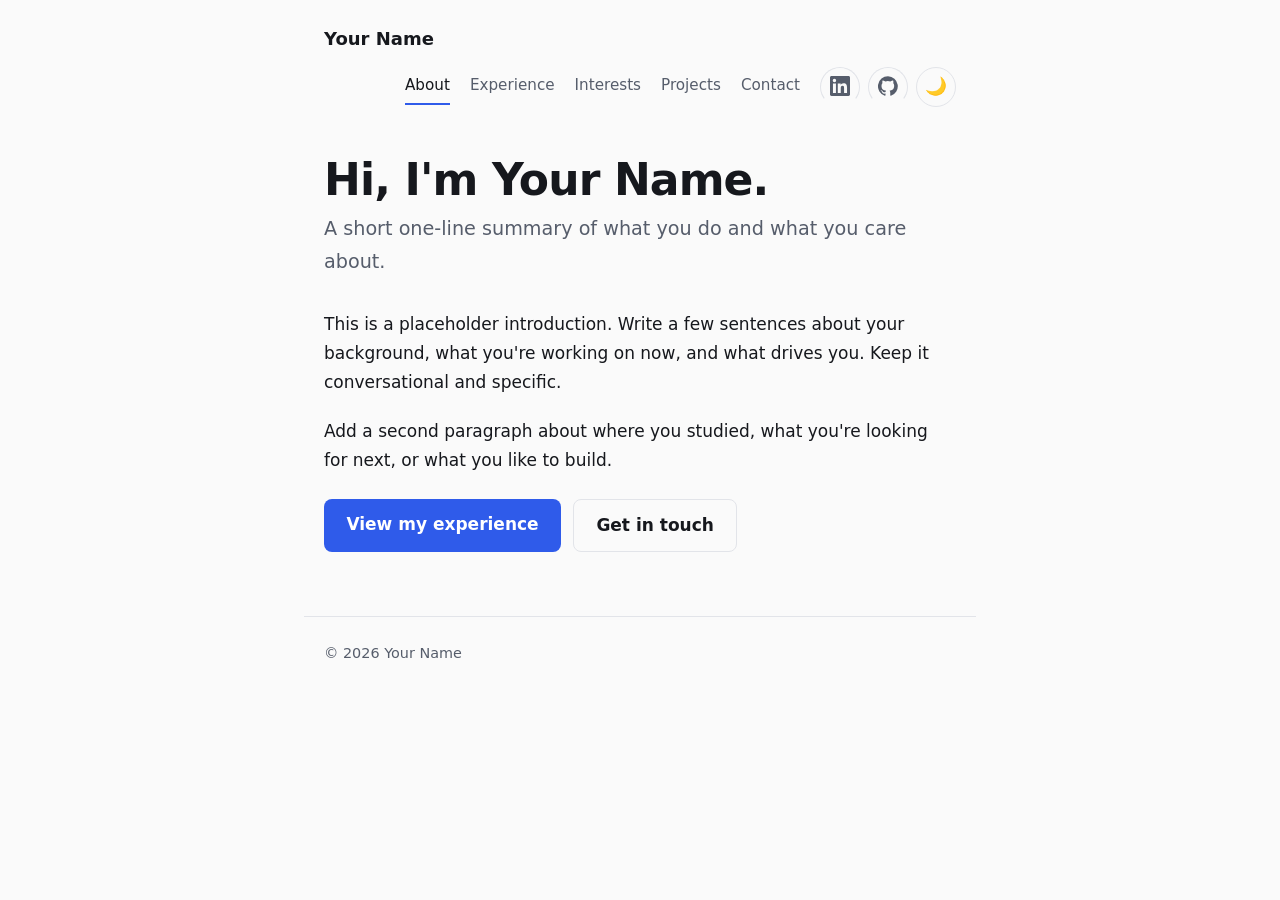
==== index.html @ 0552dc40 "Initial portfolio site Static HTML/CSS/JS portfolio with About, Experience, Interests, Projects and " ====
<!doctype html>
<html lang="en">
<head>
  <meta charset="utf-8">
  <meta name="viewport" content="width=device-width, initial-scale=1">
  <title>About | Your Name</title>
  <meta name="description" content="Personal portfolio of Your Name.">
  <script src="theme.js"></script>
  <link rel="stylesheet" href="styles.css">
</head>
<body>
  <a class="skip-link" href="#main">Skip to content</a>
  <header class="site-header">
    <a class="brand" href="index.html">Your Name</a>
    <nav class="nav" aria-label="Main">
      <a href="index.html" aria-current="page">About</a>
      <a href="experience.html">Experience</a>
      <a href="interests.html">Interests</a>
      <a href="projects.html">Projects</a>
      <a href="contact.html">Contact</a>
    <div class="header-tools">
      <a class="icon-link" href="https://www.linkedin.com/in/keshavravi" target="_blank" rel="noopener" aria-label="LinkedIn (opens in a new tab)">
        <svg viewBox="0 0 24 24" width="20" height="20" fill="currentColor" aria-hidden="true"><path d="M20.45 20.45h-3.56v-5.57c0-1.33-.03-3.04-1.85-3.04-1.86 0-2.14 1.45-2.14 2.94v5.67H9.35V9h3.41v1.56h.05c.48-.9 1.64-1.85 3.37-1.85 3.6 0 4.27 2.37 4.27 5.46v6.28zM5.34 7.43a2.06 2.06 0 1 1 0-4.13 2.06 2.06 0 0 1 0 4.13zM7.12 20.45H3.56V9h3.56v11.45zM22.22 0H1.77C.79 0 0 .77 0 1.73v20.54C0 23.23.79 24 1.77 24h20.45c.98 0 1.78-.77 1.78-1.73V1.73C24 .77 23.2 0 22.22 0z"/></svg>
      </a>
      <a class="icon-link" href="https://github.com/keshav-ravi" target="_blank" rel="noopener" aria-label="GitHub (opens in a new tab)">
        <svg viewBox="0 0 24 24" width="20" height="20" fill="currentColor" aria-hidden="true"><path d="M12 .3a12 12 0 0 0-3.8 23.4c.6.1.8-.3.8-.6v-2c-3.3.7-4-1.6-4-1.6-.6-1.4-1.4-1.8-1.4-1.8-1-.7.1-.7.1-.7 1.2.1 1.8 1.2 1.8 1.2 1 1.8 2.8 1.3 3.5 1 .1-.8.4-1.3.7-1.6-2.7-.3-5.5-1.3-5.5-5.9 0-1.3.5-2.4 1.2-3.2-.1-.3-.5-1.5.1-3.2 0 0 1-.3 3.3 1.2a11.5 11.5 0 0 1 6 0c2.3-1.5 3.3-1.2 3.3-1.2.7 1.7.2 2.9.1 3.2.8.8 1.2 1.9 1.2 3.2 0 4.6-2.8 5.6-5.5 5.9.4.4.8 1.1.8 2.2v3.3c0 .3.2.7.8.6A12 12 0 0 0 12 .3z"/></svg>
      </a>
      <button class="theme-toggle" id="theme-toggle" type="button" aria-label="Toggle dark mode"></button>
    </div>
    </nav>
  </header>

  <main id="main">
    <h1>Hi, I'm Your Name.</h1>
    <p class="lead">A short one-line summary of what you do and what you care about.</p>
    <p>This is a placeholder introduction. Write a few sentences about your background, what you're working on now, and what drives you. Keep it conversational and specific.</p>
    <p>Add a second paragraph about where you studied, what you're looking for next, or what you like to build.</p>
    <div class="button-row">
      <a class="button" href="experience.html">View my experience</a>
      <a class="button secondary" href="contact.html">Get in touch</a>
    </div>
  </main>

  <footer class="site-footer">&copy; <span id="year">2026</span> Your Name</footer>
</body>
</html>
---- styles.css ----
:root {
  --bg: #fafafa;
  --surface: #ffffff;
  --text: #16181d;
  --muted: #565d6b;
  --border: #e2e4e9;
  --accent: #2f5bea;
  --accent-text: #ffffff;
  --font: system-ui, -apple-system, "Segoe UI", Roboto, "Helvetica Neue", Arial, sans-serif;
  --max: 42rem;
}

:root[data-theme="dark"] {
  --bg: #0f1115;
  --surface: #171a21;
  --text: #eceef2;
  --muted: #a0a7b5;
  --border: #2a2e38;
  --accent: #7b9cff;
  --accent-text: #0f1115;
}

*, *::before, *::after { box-sizing: border-box; }

html { -webkit-text-size-adjust: 100%; }

body {
  margin: 0;
  background: var(--bg);
  color: var(--text);
  font-family: var(--font);
  font-size: 1.0625rem;
  line-height: 1.7;
  transition: background-color 0.2s, color 0.2s;
}

.skip-link {
  position: absolute;
  left: 1rem;
  top: -4rem;
  background: var(--accent);
  color: var(--accent-text);
  padding: 0.5rem 1rem;
  border-radius: 0.375rem;
  z-index: 10;
}
.skip-link:focus { top: 1rem; }

a { color: var(--accent); text-underline-offset: 0.2em; }
a:hover { text-decoration-thickness: 2px; }

:focus-visible {
  outline: 3px solid var(--accent);
  outline-offset: 3px;
  border-radius: 0.25rem;
}

.site-header {
  max-width: var(--max);
  margin: 0 auto;
  padding: 1.5rem 1.25rem 0;
  display: flex;
  flex-wrap: wrap;
  align-items: center;
  justify-content: space-between;
  gap: 0.75rem 1.5rem;
}

.brand {
  font-weight: 700;
  font-size: 1.125rem;
  color: var(--text);
  text-decoration: none;
}

.nav {
  display: flex;
  flex-wrap: wrap;
  gap: 0.25rem 1.25rem;
  align-items: center;
  flex: 1 1 auto;
  justify-content: flex-end;
}

.nav a {
  color: var(--muted);
  text-decoration: none;
  font-size: 0.95rem;
  padding: 0.25rem 0;
  border-bottom: 2px solid transparent;
}
.nav a:hover { color: var(--text); }
.nav a[aria-current="page"] {
  color: var(--text);
  border-bottom-color: var(--accent);
}

.theme-toggle {
  background: none;
  border: 1px solid var(--border);
  color: var(--text);
  width: 2.5rem;
  height: 2.5rem;
  border-radius: 50%;
  cursor: pointer;
  font-size: 1.1rem;
  line-height: 1;
}
.theme-toggle:hover { border-color: var(--accent); }

main {
  max-width: var(--max);
  margin: 0 auto;
  padding: 3rem 1.25rem 4rem;
}

h1 {
  font-size: clamp(2rem, 6vw, 2.75rem);
  line-height: 1.15;
  letter-spacing: -0.02em;
  margin: 0 0 0.5rem;
}
h2 { font-size: 1.25rem; margin: 0 0 0.25rem; line-height: 1.3; }

.lead { font-size: 1.2rem; color: var(--muted); margin: 0 0 2rem; }
p { margin: 0 0 1.25rem; }

.card-list { list-style: none; margin: 2rem 0 0; padding: 0; display: grid; gap: 1rem; }

.card {
  background: var(--surface);
  border: 1px solid var(--border);
  border-radius: 0.75rem;
  padding: 1.25rem 1.5rem;
}
.card p:last-child { margin-bottom: 0; }
.meta { color: var(--muted); font-size: 0.9rem; margin: 0 0 0.75rem; }

.tags { list-style: none; display: flex; flex-wrap: wrap; gap: 0.5rem; padding: 0; margin: 0.75rem 0 0; }
.tags li {
  font-size: 0.8rem;
  border: 1px solid var(--border);
  border-radius: 999px;
  padding: 0.1rem 0.75rem;
  color: var(--muted);
}

.button {
  display: inline-block;
  background: var(--accent);
  color: var(--accent-text);
  text-decoration: none;
  font-weight: 600;
  padding: 0.7rem 1.4rem;
  border-radius: 0.5rem;
}
.button:hover { filter: brightness(1.1); }
.button.secondary {
  background: transparent;
  color: var(--text);
  border: 1px solid var(--border);
}
.button-row { display: flex; flex-wrap: wrap; gap: 0.75rem; margin-top: 1.5rem; }

.site-footer {
  max-width: var(--max);
  margin: 0 auto;
  padding: 1.5rem 1.25rem 3rem;
  border-top: 1px solid var(--border);
  color: var(--muted);
  font-size: 0.9rem;
}

@media (max-width: 30rem) {
  body { font-size: 1rem; }
  .nav { justify-content: flex-start; order: 3; flex-basis: 100%; }
  main { padding-top: 2rem; }
}

@media (prefers-reduced-motion: reduce) {
  * { transition: none !important; }
}

.header-tools { display: flex; align-items: center; gap: 0.5rem; }

.icon-link {
  display: inline-flex;
  align-items: center;
  justify-content: center;
  width: 2.5rem;
  height: 2.5rem;
  border-radius: 50%;
  border: 1px solid var(--border);
  color: var(--text);
}
.icon-link:hover { border-color: var(--accent); color: var(--accent); }

.contact-grid {
  display: grid;
  grid-template-columns: minmax(0, 1fr) minmax(0, 14rem);
  gap: 2.5rem;
  align-items: start;
}

.contact-form { display: grid; gap: 0.4rem; }
.contact-form label { font-weight: 600; font-size: 0.95rem; margin-top: 0.75rem; }
.contact-form label:first-child { margin-top: 0; }

.contact-form input,
.contact-form textarea {
  font: inherit;
  color: var(--text);
  background: var(--surface);
  border: 1px solid var(--border);
  border-radius: 0.5rem;
  padding: 0.7rem 0.9rem;
  width: 100%;
}
.contact-form textarea { resize: vertical; min-height: 9rem; }
.contact-form input:focus,
.contact-form textarea:focus { border-color: var(--accent); }
.contact-form .button { margin-top: 1rem; justify-self: start; border: 0; cursor: pointer; font: inherit; font-weight: 600; }
.form-note { color: var(--muted); font-size: 0.9rem; margin: 0.5rem 0 0; }

.contact-side p { color: var(--muted); margin: 0; overflow-wrap: anywhere; }

@media (max-width: 40rem) {
  .contact-grid { grid-template-columns: 1fr; gap: 2rem; }
}

.hp { position: absolute; left: -9999px; width: 1px; height: 1px; opacity: 0; }
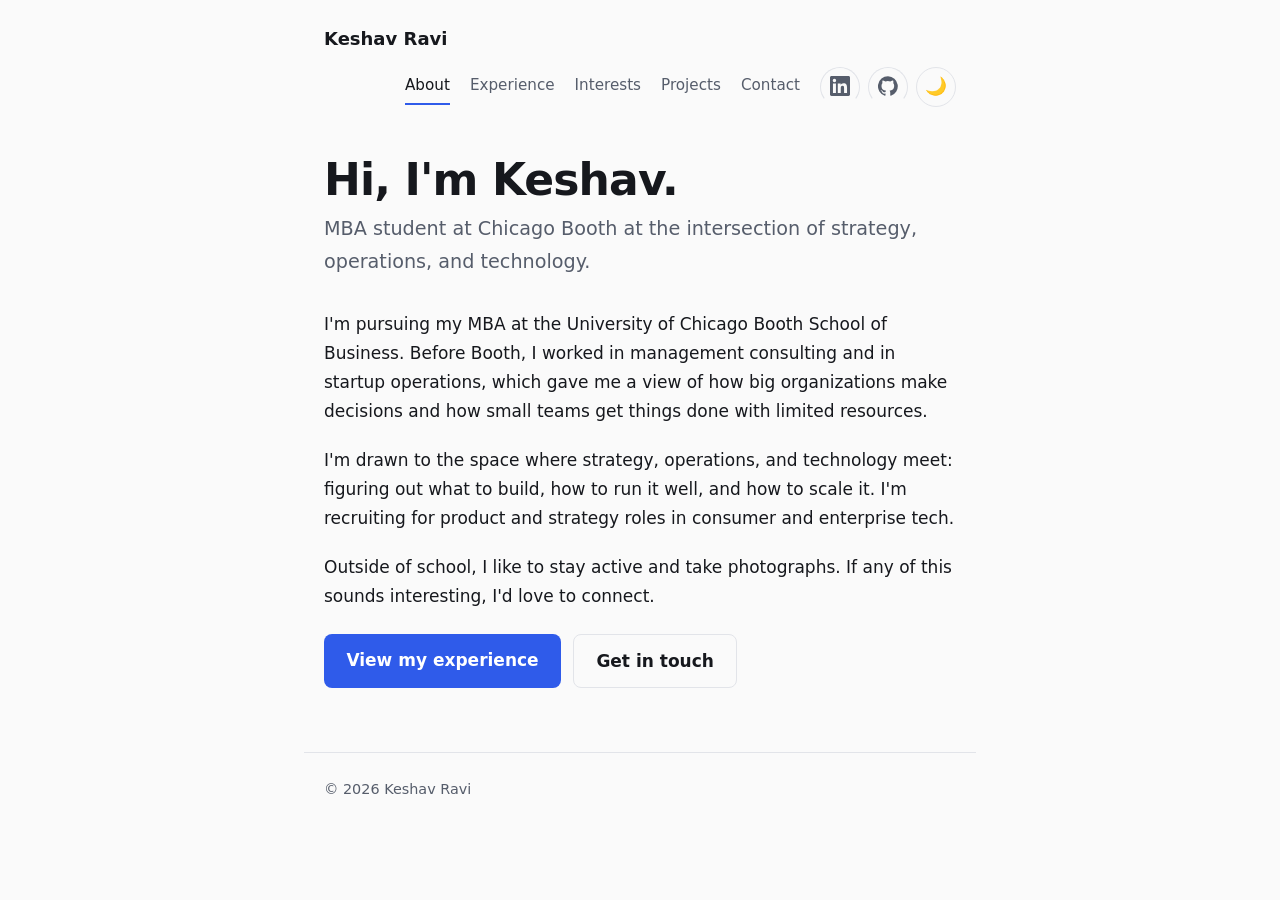
==== commit 72fa3d69: "Add real name and About page content Co-Authored-By: Claude Sonnet 5.5 <noreply@anthropic.com>" ====
--- a/index.html
+++ b/index.html
@@ -3,15 +3,15 @@
 <head>
   <meta charset="utf-8">
   <meta name="viewport" content="width=device-width, initial-scale=1">
-  <title>About | Your Name</title>
-  <meta name="description" content="Personal portfolio of Your Name.">
+  <title>About | Keshav Ravi</title>
+  <meta name="description" content="Keshav Ravi: MBA student at Chicago Booth interested in product and strategy roles in tech.">
   <script src="theme.js"></script>
   <link rel="stylesheet" href="styles.css">
 </head>
 <body>
   <a class="skip-link" href="#main">Skip to content</a>
   <header class="site-header">
-    <a class="brand" href="index.html">Your Name</a>
+    <a class="brand" href="index.html">Keshav Ravi</a>
     <nav class="nav" aria-label="Main">
       <a href="index.html" aria-current="page">About</a>
       <a href="experience.html">Experience</a>
@@ -31,16 +31,17 @@
   </header>
 
   <main id="main">
-    <h1>Hi, I'm Your Name.</h1>
-    <p class="lead">A short one-line summary of what you do and what you care about.</p>
-    <p>This is a placeholder introduction. Write a few sentences about your background, what you're working on now, and what drives you. Keep it conversational and specific.</p>
-    <p>Add a second paragraph about where you studied, what you're looking for next, or what you like to build.</p>
+    <h1>Hi, I'm Keshav.</h1>
+    <p class="lead">MBA student at Chicago Booth at the intersection of strategy, operations, and technology.</p>
+    <p>I'm pursuing my MBA at the University of Chicago Booth School of Business. Before Booth, I worked in management consulting and in startup operations, which gave me a view of how big organizations make decisions and how small teams get things done with limited resources.</p>
+    <p>I'm drawn to the space where strategy, operations, and technology meet: figuring out what to build, how to run it well, and how to scale it. I'm recruiting for product and strategy roles in consumer and enterprise tech.</p>
+    <p>Outside of school, I like to stay active and take photographs. If any of this sounds interesting, I'd love to connect.</p>
     <div class="button-row">
       <a class="button" href="experience.html">View my experience</a>
       <a class="button secondary" href="contact.html">Get in touch</a>
     </div>
   </main>
 
-  <footer class="site-footer">&copy; <span id="year">2026</span> Your Name</footer>
+  <footer class="site-footer">&copy; <span id="year">2026</span> Keshav Ravi</footer>
 </body>
 </html>
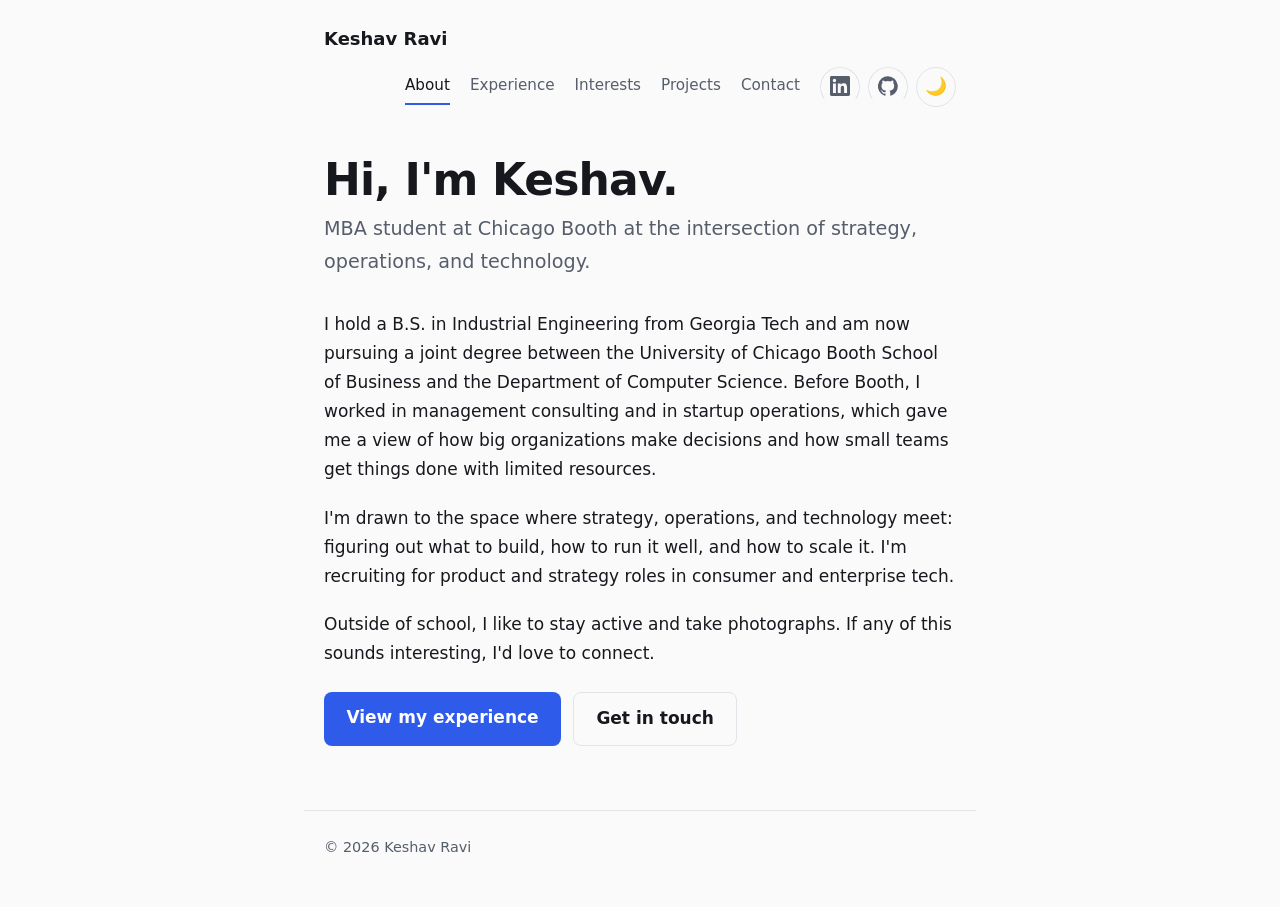
==== commit ab8ccd5d: "Refine About and Interests copy Co-Authored-By: Claude Sonnet 5.5 <noreply@anthropic.com>" ====
--- a/index.html
+++ b/index.html
@@ -33,7 +33,7 @@
   <main id="main">
     <h1>Hi, I'm Keshav.</h1>
     <p class="lead">MBA student at Chicago Booth at the intersection of strategy, operations, and technology.</p>
-    <p>I'm pursuing my MBA at the University of Chicago Booth School of Business. Before Booth, I worked in management consulting and in startup operations, which gave me a view of how big organizations make decisions and how small teams get things done with limited resources.</p>
+    <p>I hold a B.S. in Industrial Engineering from Georgia Tech and am now pursuing a joint degree between the University of Chicago Booth School of Business and the Department of Computer Science. Before Booth, I worked in management consulting and in startup operations, which gave me a view of how big organizations make decisions and how small teams get things done with limited resources.</p>
     <p>I'm drawn to the space where strategy, operations, and technology meet: figuring out what to build, how to run it well, and how to scale it. I'm recruiting for product and strategy roles in consumer and enterprise tech.</p>
     <p>Outside of school, I like to stay active and take photographs. If any of this sounds interesting, I'd love to connect.</p>
     <div class="button-row">
--- a/styles.css
+++ b/styles.css
@@ -229,3 +229,37 @@
 }
 
 .hp { position: absolute; left: -9999px; width: 1px; height: 1px; opacity: 0; }
+
+.section-title { font-size: 0.85rem; text-transform: uppercase; letter-spacing: 0.08em; color: var(--muted); margin: 3rem 0 0; }
+.section-title:first-child { margin-top: 0; }
+section:first-of-type .section-title { margin-top: 2rem; }
+
+ol.card-list { list-style: none; }
+
+.timeline { position: relative; }
+.job h3 { font-size: 1.15rem; margin: 0; line-height: 1.3; }
+.company-note { font-weight: 400; color: var(--muted); font-size: 0.9rem; }
+.job-head { display: flex; flex-wrap: wrap; justify-content: space-between; gap: 0.5rem 1.5rem; }
+.job-head .meta { text-align: right; margin: 0; }
+.role { margin: 0; color: var(--accent); font-weight: 600; }
+
+.stats { list-style: none; display: grid; grid-template-columns: repeat(auto-fit, minmax(8rem, 1fr)); gap: 0.75rem; padding: 0; margin: 1.25rem 0; }
+.stats li { background: var(--bg); border: 1px solid var(--border); border-radius: 0.5rem; padding: 0.6rem 0.8rem; display: flex; flex-direction: column; }
+.stat-num { font-size: 1.5rem; font-weight: 700; line-height: 1.2; letter-spacing: -0.01em; }
+.stat-label { font-size: 0.8rem; color: var(--muted); line-height: 1.35; }
+
+.bullets { margin: 0; padding-left: 1.2rem; font-size: 0.97rem; }
+.bullets li { margin-bottom: 0.5rem; }
+
+section .tags { margin-top: 1rem; }
+
+.photo-placeholder { border: 2px dashed var(--border); border-radius: 0.75rem; min-height: 9rem; display: flex; align-items: center; justify-content: center; color: var(--muted); margin: 1rem 0 0.5rem; }
+.photo-placeholder p { margin: 0; }
+.note { color: var(--muted); font-size: 0.85rem; }
+
+.visually-hidden { position: absolute; width: 1px; height: 1px; overflow: hidden; clip: rect(0 0 0 0); white-space: nowrap; }
+
+@media (max-width: 30rem) {
+  .job-head .meta { text-align: left; }
+  .stats { grid-template-columns: repeat(2, 1fr); }
+}
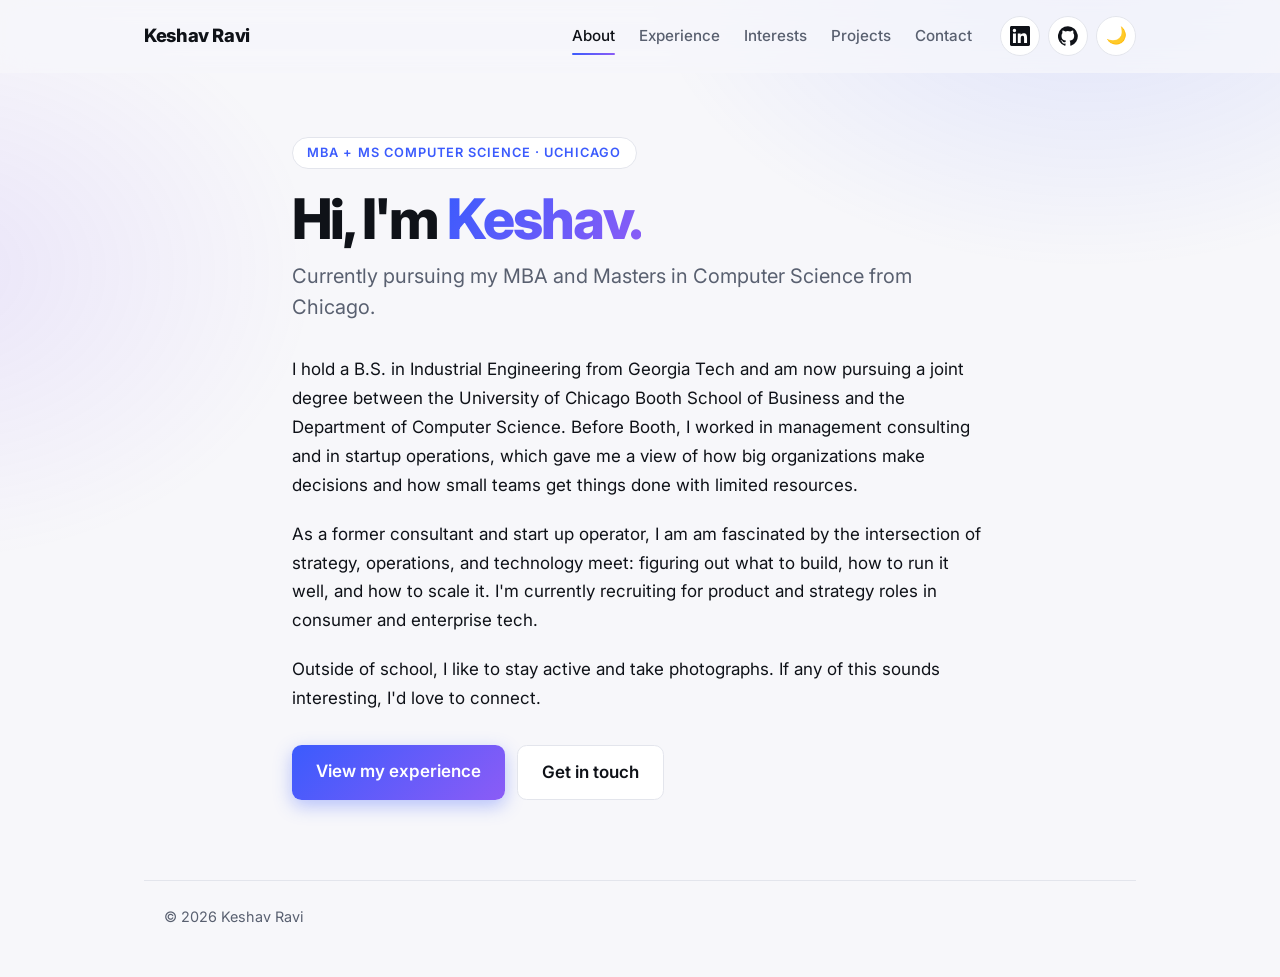
==== commit 1cdaf1c8: "Revamp visual design and add scroll-reveal animations Inter typography, gradient accents, frosted st" ====
--- a/index.html
+++ b/index.html
@@ -6,6 +6,9 @@
   <title>About | Keshav Ravi</title>
   <meta name="description" content="Keshav Ravi: MBA student at Chicago Booth interested in product and strategy roles in tech.">
   <script src="theme.js"></script>
+  <link rel="preconnect" href="https://fonts.googleapis.com">
+  <link rel="preconnect" href="https://fonts.gstatic.com" crossorigin>
+  <link href="https://fonts.googleapis.com/css2?family=Inter:wght@400;500;600;700;800&amp;display=swap" rel="stylesheet">
   <link rel="stylesheet" href="styles.css">
 </head>
 <body>
@@ -31,10 +34,11 @@
   </header>
 
   <main id="main">
-    <h1>Hi, I'm Keshav.</h1>
-    <p class="lead">MBA student at Chicago Booth at the intersection of strategy, operations, and technology.</p>
+    <p class="eyebrow">MBA + MS Computer Science &middot; UChicago</p>
+    <h1>Hi, I'm <span class="grad">Keshav.</span></h1>
+    <p class="lead">Currently pursuing my MBA and Masters in Computer Science from Chicago.</p>
     <p>I hold a B.S. in Industrial Engineering from Georgia Tech and am now pursuing a joint degree between the University of Chicago Booth School of Business and the Department of Computer Science. Before Booth, I worked in management consulting and in startup operations, which gave me a view of how big organizations make decisions and how small teams get things done with limited resources.</p>
-    <p>I'm drawn to the space where strategy, operations, and technology meet: figuring out what to build, how to run it well, and how to scale it. I'm recruiting for product and strategy roles in consumer and enterprise tech.</p>
+    <p>As a former consultant and start up operator, I am am fascinated by the intersection of strategy, operations, and technology meet: figuring out what to build, how to run it well, and how to scale it. I'm currently recruiting for product and strategy roles in consumer and enterprise tech.</p>
     <p>Outside of school, I like to stay active and take photographs. If any of this sounds interesting, I'd love to connect.</p>
     <div class="button-row">
       <a class="button" href="experience.html">View my experience</a>
@@ -43,5 +47,6 @@
   </main>
 
   <footer class="site-footer">&copy; <span id="year">2026</span> Keshav Ravi</footer>
+  <script src="reveal.js"></script>
 </body>
 </html>
--- a/styles.css
+++ b/styles.css
@@ -1,28 +1,40 @@
 :root {
-  --bg: #fafafa;
+  --bg: #f7f7fa;
   --surface: #ffffff;
-  --text: #16181d;
-  --muted: #565d6b;
-  --border: #e2e4e9;
-  --accent: #2f5bea;
+  --text: #0f1218;
+  --muted: #596070;
+  --border: #e3e5ec;
+  --accent: #3b5bfd;
+  --accent-2: #8b5cf6;
   --accent-text: #ffffff;
-  --font: system-ui, -apple-system, "Segoe UI", Roboto, "Helvetica Neue", Arial, sans-serif;
-  --max: 42rem;
+  --glow-1: rgba(59, 91, 253, 0.13);
+  --glow-2: rgba(139, 92, 246, 0.11);
+  --shadow: 0 1px 2px rgba(15, 18, 24, 0.04), 0 8px 24px rgba(15, 18, 24, 0.05);
+  --shadow-hover: 0 2px 4px rgba(15, 18, 24, 0.05), 0 16px 40px rgba(59, 91, 253, 0.14);
+  --font: "Inter", system-ui, -apple-system, "Segoe UI", Roboto, "Helvetica Neue", Arial, sans-serif;
+  --max: 46rem;
+  --wide: 62rem;
+  --ease: cubic-bezier(0.2, 0.7, 0.2, 1);
 }
 
 :root[data-theme="dark"] {
-  --bg: #0f1115;
-  --surface: #171a21;
-  --text: #eceef2;
-  --muted: #a0a7b5;
-  --border: #2a2e38;
-  --accent: #7b9cff;
-  --accent-text: #0f1115;
+  --bg: #0a0c11;
+  --surface: #11141b;
+  --text: #eef0f5;
+  --muted: #9aa2b1;
+  --border: #222633;
+  --accent: #8da2ff;
+  --accent-2: #b794ff;
+  --accent-text: #0a0c11;
+  --glow-1: rgba(111, 135, 255, 0.16);
+  --glow-2: rgba(168, 120, 255, 0.12);
+  --shadow: 0 1px 2px rgba(0, 0, 0, 0.3), 0 8px 24px rgba(0, 0, 0, 0.25);
+  --shadow-hover: 0 2px 4px rgba(0, 0, 0, 0.35), 0 16px 40px rgba(141, 162, 255, 0.14);
 }
 
 *, *::before, *::after { box-sizing: border-box; }
 
-html { -webkit-text-size-adjust: 100%; }
+html { -webkit-text-size-adjust: 100%; scroll-behavior: smooth; }
 
 body {
   margin: 0;
@@ -31,7 +43,20 @@
   font-family: var(--font);
   font-size: 1.0625rem;
   line-height: 1.7;
-  transition: background-color 0.2s, color 0.2s;
+  -webkit-font-smoothing: antialiased;
+  transition: background-color 0.25s, color 0.25s;
+}
+
+/* Soft gradient glow behind the page */
+body::before {
+  content: "";
+  position: fixed;
+  inset: 0;
+  z-index: -1;
+  pointer-events: none;
+  background:
+    radial-gradient(40rem 28rem at 85% -5%, var(--glow-1), transparent 70%),
+    radial-gradient(34rem 26rem at -5% 30%, var(--glow-2), transparent 70%);
 }
 
 .skip-link {
@@ -42,7 +67,7 @@
   color: var(--accent-text);
   padding: 0.5rem 1rem;
   border-radius: 0.375rem;
-  z-index: 10;
+  z-index: 20;
 }
 .skip-link:focus { top: 1rem; }
 
@@ -55,20 +80,48 @@
   border-radius: 0.25rem;
 }
 
+/* Scroll progress bar */
+.progress {
+  position: fixed;
+  top: 0;
+  left: 0;
+  right: 0;
+  height: 3px;
+  z-index: 30;
+  transform: scaleX(0);
+  transform-origin: left;
+  background: linear-gradient(90deg, var(--accent), var(--accent-2));
+  pointer-events: none;
+}
+
+/* Header */
 .site-header {
-  max-width: var(--max);
-  margin: 0 auto;
-  padding: 1.5rem 1.25rem 0;
+  padding: 1rem max(1.25rem, calc((100% - var(--wide)) / 2));
   display: flex;
   flex-wrap: wrap;
   align-items: center;
   justify-content: space-between;
   gap: 0.75rem 1.5rem;
-}
+  border-bottom: 1px solid transparent;
+  transition: border-color 0.25s, box-shadow 0.25s;
+}
+
+@media (min-width: 40rem) {
+  .site-header {
+    position: sticky;
+    top: 0;
+    z-index: 10;
+    background: color-mix(in srgb, var(--bg) 78%, transparent);
+    -webkit-backdrop-filter: saturate(160%) blur(14px);
+    backdrop-filter: saturate(160%) blur(14px);
+  }
+}
+.site-header.scrolled { border-bottom-color: var(--border); box-shadow: 0 6px 24px rgba(0, 0, 0, 0.04); }
 
 .brand {
-  font-weight: 700;
-  font-size: 1.125rem;
+  font-weight: 800;
+  font-size: 1.15rem;
+  letter-spacing: -0.02em;
   color: var(--text);
   text-decoration: none;
 }
@@ -76,113 +129,42 @@
 .nav {
   display: flex;
   flex-wrap: wrap;
-  gap: 0.25rem 1.25rem;
+  gap: 0.25rem 1.5rem;
   align-items: center;
   flex: 1 1 auto;
   justify-content: flex-end;
 }
 
-.nav a {
+.nav > a {
+  position: relative;
   color: var(--muted);
   text-decoration: none;
   font-size: 0.95rem;
+  font-weight: 500;
   padding: 0.25rem 0;
-  border-bottom: 2px solid transparent;
-}
-.nav a:hover { color: var(--text); }
-.nav a[aria-current="page"] {
-  color: var(--text);
-  border-bottom-color: var(--accent);
-}
-
-.theme-toggle {
-  background: none;
-  border: 1px solid var(--border);
-  color: var(--text);
-  width: 2.5rem;
-  height: 2.5rem;
-  border-radius: 50%;
-  cursor: pointer;
-  font-size: 1.1rem;
-  line-height: 1;
-}
-.theme-toggle:hover { border-color: var(--accent); }
-
-main {
-  max-width: var(--max);
-  margin: 0 auto;
-  padding: 3rem 1.25rem 4rem;
-}
-
-h1 {
-  font-size: clamp(2rem, 6vw, 2.75rem);
-  line-height: 1.15;
-  letter-spacing: -0.02em;
-  margin: 0 0 0.5rem;
-}
-h2 { font-size: 1.25rem; margin: 0 0 0.25rem; line-height: 1.3; }
-
-.lead { font-size: 1.2rem; color: var(--muted); margin: 0 0 2rem; }
-p { margin: 0 0 1.25rem; }
-
-.card-list { list-style: none; margin: 2rem 0 0; padding: 0; display: grid; gap: 1rem; }
-
-.card {
-  background: var(--surface);
-  border: 1px solid var(--border);
-  border-radius: 0.75rem;
-  padding: 1.25rem 1.5rem;
-}
-.card p:last-child { margin-bottom: 0; }
-.meta { color: var(--muted); font-size: 0.9rem; margin: 0 0 0.75rem; }
-
-.tags { list-style: none; display: flex; flex-wrap: wrap; gap: 0.5rem; padding: 0; margin: 0.75rem 0 0; }
-.tags li {
-  font-size: 0.8rem;
-  border: 1px solid var(--border);
-  border-radius: 999px;
-  padding: 0.1rem 0.75rem;
-  color: var(--muted);
-}
-
-.button {
-  display: inline-block;
-  background: var(--accent);
-  color: var(--accent-text);
-  text-decoration: none;
-  font-weight: 600;
-  padding: 0.7rem 1.4rem;
-  border-radius: 0.5rem;
-}
-.button:hover { filter: brightness(1.1); }
-.button.secondary {
-  background: transparent;
-  color: var(--text);
-  border: 1px solid var(--border);
-}
-.button-row { display: flex; flex-wrap: wrap; gap: 0.75rem; margin-top: 1.5rem; }
-
-.site-footer {
-  max-width: var(--max);
-  margin: 0 auto;
-  padding: 1.5rem 1.25rem 3rem;
-  border-top: 1px solid var(--border);
-  color: var(--muted);
-  font-size: 0.9rem;
-}
-
-@media (max-width: 30rem) {
-  body { font-size: 1rem; }
-  .nav { justify-content: flex-start; order: 3; flex-basis: 100%; }
-  main { padding-top: 2rem; }
-}
-
-@media (prefers-reduced-motion: reduce) {
-  * { transition: none !important; }
-}
-
-.header-tools { display: flex; align-items: center; gap: 0.5rem; }
-
+  transition: color 0.2s;
+}
+.nav > a::after {
+  content: "";
+  position: absolute;
+  left: 0;
+  right: 0;
+  bottom: -2px;
+  height: 2px;
+  border-radius: 2px;
+  background: linear-gradient(90deg, var(--accent), var(--accent-2));
+  transform: scaleX(0);
+  transform-origin: left;
+  transition: transform 0.3s var(--ease);
+}
+.nav > a:hover { color: var(--text); }
+.nav > a:hover::after,
+.nav > a[aria-current="page"]::after { transform: scaleX(1); }
+.nav > a[aria-current="page"] { color: var(--text); }
+
+.header-tools { display: flex; align-items: center; gap: 0.5rem; margin-left: 0.25rem; }
+
+.theme-toggle,
 .icon-link {
   display: inline-flex;
   align-items: center;
@@ -191,75 +173,241 @@
   height: 2.5rem;
   border-radius: 50%;
   border: 1px solid var(--border);
+  background: var(--surface);
   color: var(--text);
-}
-.icon-link:hover { border-color: var(--accent); color: var(--accent); }
-
+  cursor: pointer;
+  font-size: 1.05rem;
+  line-height: 1;
+  transition: border-color 0.2s, color 0.2s, transform 0.2s var(--ease);
+}
+.theme-toggle:hover,
+.icon-link:hover { border-color: var(--accent); color: var(--accent); transform: translateY(-2px); }
+
+/* Layout */
+main {
+  max-width: var(--max);
+  margin: 0 auto;
+  padding: 4rem 1.25rem 5rem;
+}
+
+h1 {
+  font-size: clamp(2.25rem, 7vw, 3.5rem);
+  line-height: 1.08;
+  letter-spacing: -0.035em;
+  font-weight: 800;
+  margin: 0 0 0.75rem;
+}
+h2 { font-size: 1.25rem; margin: 0 0 0.25rem; line-height: 1.3; letter-spacing: -0.01em; }
+
+.grad {
+  background: linear-gradient(120deg, var(--accent), var(--accent-2));
+  -webkit-background-clip: text;
+  background-clip: text;
+  color: transparent;
+}
+
+.eyebrow {
+  display: inline-block;
+  font-size: 0.8rem;
+  font-weight: 600;
+  letter-spacing: 0.08em;
+  text-transform: uppercase;
+  color: var(--accent);
+  border: 1px solid var(--border);
+  background: var(--surface);
+  border-radius: 999px;
+  padding: 0.25rem 0.9rem;
+  margin: 0 0 1.25rem;
+}
+
+.lead { font-size: 1.25rem; color: var(--muted); margin: 0 0 2rem; line-height: 1.55; }
+p { margin: 0 0 1.25rem; }
+
+.section-title {
+  display: flex;
+  align-items: center;
+  gap: 1rem;
+  font-size: 0.8rem;
+  text-transform: uppercase;
+  letter-spacing: 0.1em;
+  color: var(--muted);
+  margin: 3.5rem 0 0;
+}
+.section-title::after { content: ""; flex: 1; height: 1px; background: var(--border); }
+main > section:first-of-type .section-title { margin-top: 2rem; }
+
+/* Cards */
+.card-list { list-style: none; margin: 1.5rem 0 0; padding: 0; display: grid; gap: 1.25rem; }
+
+.card {
+  background: var(--surface);
+  border: 1px solid var(--border);
+  border-radius: 1rem;
+  padding: 1.5rem 1.75rem;
+  box-shadow: var(--shadow);
+  transition: transform 0.35s var(--ease), box-shadow 0.35s var(--ease), border-color 0.35s;
+}
+@media (hover: hover) {
+  .card:hover {
+    transform: translateY(-4px);
+    box-shadow: var(--shadow-hover);
+    border-color: color-mix(in srgb, var(--accent) 45%, var(--border));
+  }
+}
+.card p:last-child { margin-bottom: 0; }
+.meta { color: var(--muted); font-size: 0.9rem; margin: 0 0 0.75rem; }
+
+.tags { list-style: none; display: flex; flex-wrap: wrap; gap: 0.5rem; padding: 0; margin: 0.75rem 0 0; }
+.tags li {
+  font-size: 0.8rem;
+  font-weight: 500;
+  border: 1px solid var(--border);
+  background: var(--bg);
+  border-radius: 999px;
+  padding: 0.15rem 0.8rem;
+  color: var(--muted);
+}
+
+/* Buttons */
+.button {
+  display: inline-block;
+  background: linear-gradient(135deg, var(--accent), var(--accent-2));
+  color: var(--accent-text);
+  text-decoration: none;
+  font-weight: 600;
+  padding: 0.75rem 1.5rem;
+  border-radius: 0.6rem;
+  box-shadow: 0 6px 18px color-mix(in srgb, var(--accent) 35%, transparent);
+  transition: transform 0.25s var(--ease), box-shadow 0.25s var(--ease);
+}
+.button:hover { transform: translateY(-2px); box-shadow: 0 10px 26px color-mix(in srgb, var(--accent) 45%, transparent); }
+.button.secondary {
+  background: var(--surface);
+  color: var(--text);
+  border: 1px solid var(--border);
+  box-shadow: none;
+}
+.button.secondary:hover { border-color: var(--accent); box-shadow: none; }
+.button-row { display: flex; flex-wrap: wrap; gap: 0.75rem; margin-top: 2rem; }
+
+/* Experience / project cards */
+.job h3 { font-size: 1.2rem; margin: 0; line-height: 1.3; letter-spacing: -0.01em; }
+.company-note { font-weight: 400; color: var(--muted); font-size: 0.9rem; }
+.job-head { display: flex; flex-wrap: wrap; justify-content: space-between; gap: 0.5rem 1.5rem; }
+.job-head .meta { text-align: right; margin: 0; }
+.role { margin: 0; color: var(--accent); font-weight: 600; }
+
+.stats { list-style: none; display: grid; grid-template-columns: repeat(auto-fit, minmax(8.5rem, 1fr)); gap: 0.75rem; padding: 0; margin: 1.25rem 0; }
+.stats li {
+  background: var(--bg);
+  border: 1px solid var(--border);
+  border-radius: 0.65rem;
+  padding: 0.7rem 0.9rem;
+  display: flex;
+  flex-direction: column;
+  transition: opacity 0.6s var(--ease) calc(0.25s + var(--i, 0) * 0.09s), transform 0.6s var(--ease) calc(0.25s + var(--i, 0) * 0.09s);
+}
+.stat-num {
+  font-size: 1.6rem;
+  font-weight: 800;
+  line-height: 1.2;
+  letter-spacing: -0.02em;
+  background: linear-gradient(120deg, var(--accent), var(--accent-2));
+  -webkit-background-clip: text;
+  background-clip: text;
+  color: transparent;
+}
+.stat-label { font-size: 0.8rem; color: var(--muted); line-height: 1.35; }
+
+.bullets { margin: 0; padding-left: 1.2rem; font-size: 0.97rem; }
+.bullets li { margin-bottom: 0.5rem; }
+.bullets li::marker { color: var(--accent); }
+
+section .tags { margin-top: 1rem; }
+.sub-title { font-size: 0.8rem; text-transform: uppercase; letter-spacing: 0.1em; color: var(--muted); margin: 1.5rem 0 0.5rem; }
+
+/* Interests */
+.photo-placeholder {
+  border: 2px dashed var(--border);
+  border-radius: 0.85rem;
+  min-height: 9rem;
+  display: flex;
+  align-items: center;
+  justify-content: center;
+  color: var(--muted);
+  margin: 1rem 0 0.5rem;
+  background: var(--bg);
+}
+.photo-placeholder p { margin: 0; }
+
+/* Contact */
 .contact-grid {
   display: grid;
   grid-template-columns: minmax(0, 1fr) minmax(0, 14rem);
   gap: 2.5rem;
   align-items: start;
 }
-
 .contact-form { display: grid; gap: 0.4rem; }
 .contact-form label { font-weight: 600; font-size: 0.95rem; margin-top: 0.75rem; }
 .contact-form label:first-child { margin-top: 0; }
-
 .contact-form input,
 .contact-form textarea {
   font: inherit;
   color: var(--text);
   background: var(--surface);
   border: 1px solid var(--border);
-  border-radius: 0.5rem;
-  padding: 0.7rem 0.9rem;
+  border-radius: 0.6rem;
+  padding: 0.75rem 0.95rem;
   width: 100%;
+  transition: border-color 0.2s, box-shadow 0.2s;
 }
 .contact-form textarea { resize: vertical; min-height: 9rem; }
 .contact-form input:focus,
-.contact-form textarea:focus { border-color: var(--accent); }
+.contact-form textarea:focus {
+  border-color: var(--accent);
+  box-shadow: 0 0 0 4px color-mix(in srgb, var(--accent) 18%, transparent);
+  outline: none;
+}
 .contact-form .button { margin-top: 1rem; justify-self: start; border: 0; cursor: pointer; font: inherit; font-weight: 600; }
+.contact-form .button:disabled { opacity: 0.6; cursor: wait; }
 .form-note { color: var(--muted); font-size: 0.9rem; margin: 0.5rem 0 0; }
-
 .contact-side p { color: var(--muted); margin: 0; overflow-wrap: anywhere; }
+.hp { position: absolute; left: -9999px; width: 1px; height: 1px; opacity: 0; }
+
+.visually-hidden { position: absolute; width: 1px; height: 1px; overflow: hidden; clip: rect(0 0 0 0); white-space: nowrap; }
+
+.site-footer {
+  max-width: var(--wide);
+  margin: 0 auto;
+  padding: 1.5rem 1.25rem 3rem;
+  border-top: 1px solid var(--border);
+  color: var(--muted);
+  font-size: 0.9rem;
+}
+
+/* Scroll reveal (classes are added by reveal.js, so content is visible without JS) */
+.reveal {
+  opacity: 0;
+  transform: translateY(26px);
+  transition: opacity 0.8s var(--ease) var(--d, 0s), transform 0.8s var(--ease) var(--d, 0s);
+}
+.reveal.in { opacity: 1; transform: none; }
+.card.reveal:not(.in) .stats li { opacity: 0; transform: translateY(12px) scale(0.96); }
 
 @media (max-width: 40rem) {
   .contact-grid { grid-template-columns: 1fr; gap: 2rem; }
 }
 
-.hp { position: absolute; left: -9999px; width: 1px; height: 1px; opacity: 0; }
-
-.section-title { font-size: 0.85rem; text-transform: uppercase; letter-spacing: 0.08em; color: var(--muted); margin: 3rem 0 0; }
-.section-title:first-child { margin-top: 0; }
-section:first-of-type .section-title { margin-top: 2rem; }
-
-ol.card-list { list-style: none; }
-
-.timeline { position: relative; }
-.job h3 { font-size: 1.15rem; margin: 0; line-height: 1.3; }
-.company-note { font-weight: 400; color: var(--muted); font-size: 0.9rem; }
-.job-head { display: flex; flex-wrap: wrap; justify-content: space-between; gap: 0.5rem 1.5rem; }
-.job-head .meta { text-align: right; margin: 0; }
-.role { margin: 0; color: var(--accent); font-weight: 600; }
-
-.stats { list-style: none; display: grid; grid-template-columns: repeat(auto-fit, minmax(8rem, 1fr)); gap: 0.75rem; padding: 0; margin: 1.25rem 0; }
-.stats li { background: var(--bg); border: 1px solid var(--border); border-radius: 0.5rem; padding: 0.6rem 0.8rem; display: flex; flex-direction: column; }
-.stat-num { font-size: 1.5rem; font-weight: 700; line-height: 1.2; letter-spacing: -0.01em; }
-.stat-label { font-size: 0.8rem; color: var(--muted); line-height: 1.35; }
-
-.bullets { margin: 0; padding-left: 1.2rem; font-size: 0.97rem; }
-.bullets li { margin-bottom: 0.5rem; }
-
-section .tags { margin-top: 1rem; }
-
-.photo-placeholder { border: 2px dashed var(--border); border-radius: 0.75rem; min-height: 9rem; display: flex; align-items: center; justify-content: center; color: var(--muted); margin: 1rem 0 0.5rem; }
-.photo-placeholder p { margin: 0; }
-.note { color: var(--muted); font-size: 0.85rem; }
-
-.visually-hidden { position: absolute; width: 1px; height: 1px; overflow: hidden; clip: rect(0 0 0 0); white-space: nowrap; }
-
 @media (max-width: 30rem) {
+  body { font-size: 1rem; }
+  .nav { justify-content: flex-start; order: 3; flex-basis: 100%; }
+  main { padding-top: 2.5rem; }
+  .card { padding: 1.25rem; }
   .job-head .meta { text-align: left; }
   .stats { grid-template-columns: repeat(2, 1fr); }
 }
+
+@media (prefers-reduced-motion: reduce) {
+  html { scroll-behavior: auto; }
+  *, *::before, *::after { transition: none !important; animation: none !important; }
+}
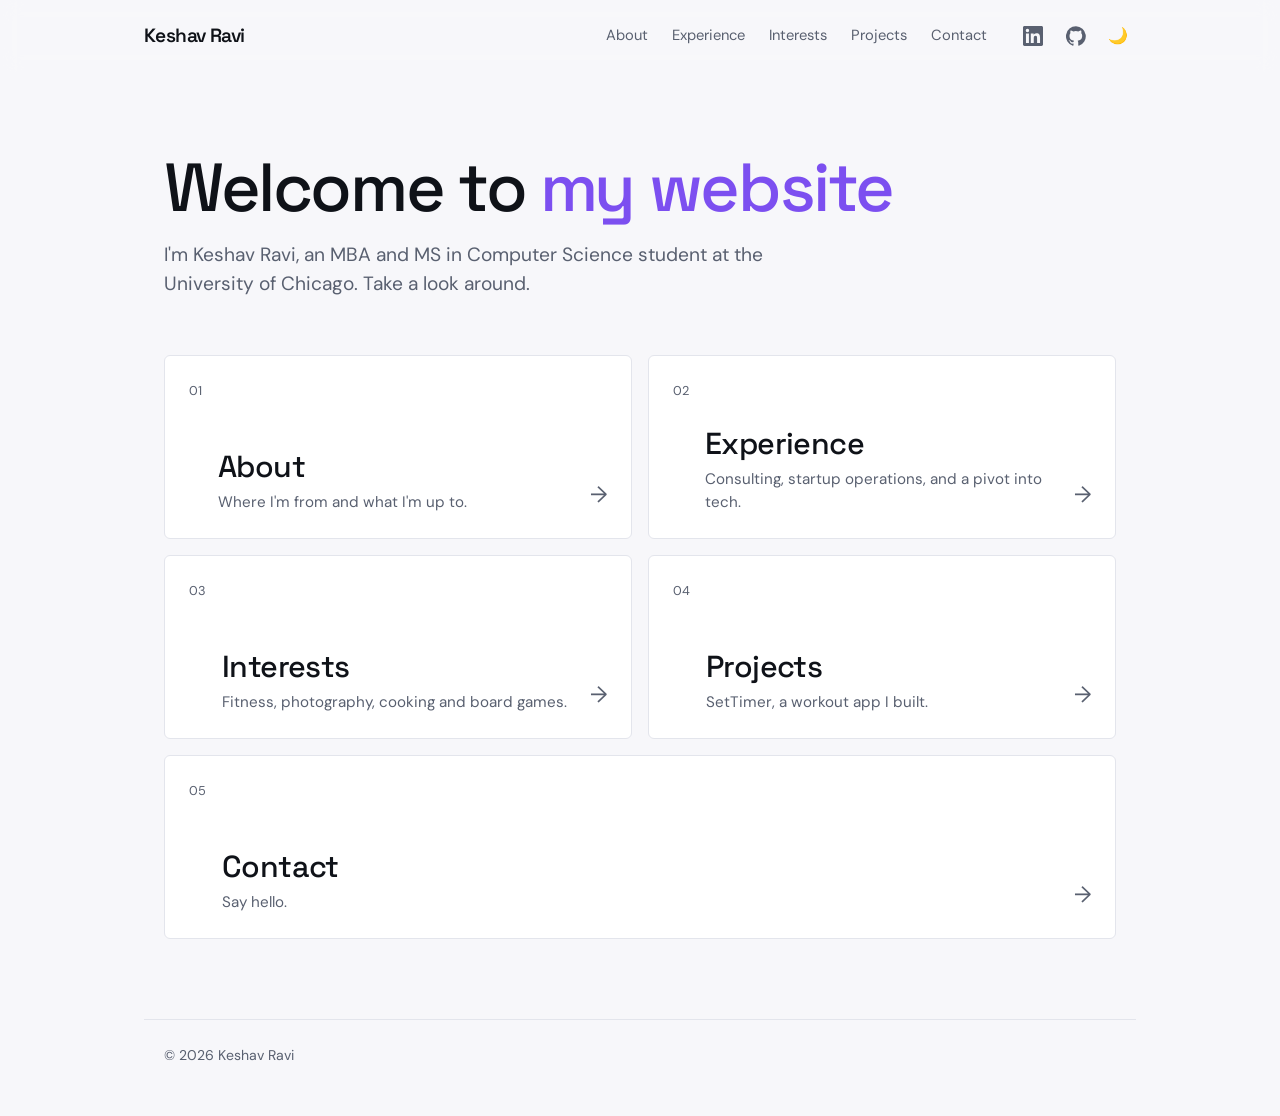
==== commit 66527342: "Add homepage panels, personal About page, and restyle New welcome homepage with section panels, Abou" ====
--- a/index.html
+++ b/index.html
@@ -3,12 +3,12 @@
 <head>
   <meta charset="utf-8">
   <meta name="viewport" content="width=device-width, initial-scale=1">
-  <title>About | Keshav Ravi</title>
-  <meta name="description" content="Keshav Ravi: MBA student at Chicago Booth interested in product and strategy roles in tech.">
+  <title>Keshav Ravi</title>
+  <meta name="description" content="Personal website of Keshav Ravi: MBA and MS in Computer Science student at the University of Chicago.">
   <script src="theme.js"></script>
   <link rel="preconnect" href="https://fonts.googleapis.com">
   <link rel="preconnect" href="https://fonts.gstatic.com" crossorigin>
-  <link href="https://fonts.googleapis.com/css2?family=Inter:wght@400;500;600;700;800&amp;display=swap" rel="stylesheet">
+  <link href="https://fonts.googleapis.com/css2?family=DM+Sans:wght@400;500;600&amp;family=Space+Grotesk:wght@400;500;600;700&amp;display=swap" rel="stylesheet">
   <link rel="stylesheet" href="styles.css">
 </head>
 <body>
@@ -16,7 +16,7 @@
   <header class="site-header">
     <a class="brand" href="index.html">Keshav Ravi</a>
     <nav class="nav" aria-label="Main">
-      <a href="index.html" aria-current="page">About</a>
+      <a href="about.html">About</a>
       <a href="experience.html">Experience</a>
       <a href="interests.html">Interests</a>
       <a href="projects.html">Projects</a>
@@ -33,17 +33,17 @@
     </nav>
   </header>
 
-  <main id="main">
-    <p class="eyebrow">MBA + MS Computer Science &middot; UChicago</p>
-    <h1>Hi, I'm <span class="grad">Keshav.</span></h1>
-    <p class="lead">Currently pursuing my MBA and Masters in Computer Science from Chicago.</p>
-    <p>I hold a B.S. in Industrial Engineering from Georgia Tech and am now pursuing a joint degree between the University of Chicago Booth School of Business and the Department of Computer Science. Before Booth, I worked in management consulting and in startup operations, which gave me a view of how big organizations make decisions and how small teams get things done with limited resources.</p>
-    <p>As a former consultant and start up operator, I am am fascinated by the intersection of strategy, operations, and technology meet: figuring out what to build, how to run it well, and how to scale it. I'm currently recruiting for product and strategy roles in consumer and enterprise tech.</p>
-    <p>Outside of school, I like to stay active and take photographs. If any of this sounds interesting, I'd love to connect.</p>
-    <div class="button-row">
-      <a class="button" href="experience.html">View my experience</a>
-      <a class="button secondary" href="contact.html">Get in touch</a>
-    </div>
+  <main id="main" class="home">
+    <h1>Welcome to <em>my website</em></h1>
+    <p class="lead">I'm Keshav Ravi, an MBA and MS in Computer Science student at the University of Chicago. Take a look around.</p>
+
+    <ul class="panels">
+      <li><a class="panel" href="about.html"><span class="num">01</span><span><h2>About</h2><p>Where I'm from and what I'm up to.</p></span><span class="arrow" aria-hidden="true">&rarr;</span></a></li>
+      <li><a class="panel" href="experience.html"><span class="num">02</span><span><h2>Experience</h2><p>Consulting, startup operations, and a pivot into tech.</p></span><span class="arrow" aria-hidden="true">&rarr;</span></a></li>
+      <li><a class="panel" href="interests.html"><span class="num">03</span><span><h2>Interests</h2><p>Fitness, photography, cooking and board games.</p></span><span class="arrow" aria-hidden="true">&rarr;</span></a></li>
+      <li><a class="panel" href="projects.html"><span class="num">04</span><span><h2>Projects</h2><p>SetTimer, a workout app I built.</p></span><span class="arrow" aria-hidden="true">&rarr;</span></a></li>
+      <li class="wide-panel"><a class="panel" href="contact.html"><span class="num">05</span><span><h2>Contact</h2><p>Say hello.</p></span><span class="arrow" aria-hidden="true">&rarr;</span></a></li>
+    </ul>
   </main>
 
   <footer class="site-footer">&copy; <span id="year">2026</span> Keshav Ravi</footer>
--- a/styles.css
+++ b/styles.css
@@ -4,15 +4,11 @@
   --text: #0f1218;
   --muted: #596070;
   --border: #e3e5ec;
-  --accent: #3b5bfd;
-  --accent-2: #8b5cf6;
+  --accent: #7c4ff0;
   --accent-text: #ffffff;
-  --glow-1: rgba(59, 91, 253, 0.13);
-  --glow-2: rgba(139, 92, 246, 0.11);
-  --shadow: 0 1px 2px rgba(15, 18, 24, 0.04), 0 8px 24px rgba(15, 18, 24, 0.05);
-  --shadow-hover: 0 2px 4px rgba(15, 18, 24, 0.05), 0 16px 40px rgba(59, 91, 253, 0.14);
-  --font: "Inter", system-ui, -apple-system, "Segoe UI", Roboto, "Helvetica Neue", Arial, sans-serif;
-  --max: 46rem;
+  --sans: "DM Sans", system-ui, -apple-system, "Segoe UI", Roboto, "Helvetica Neue", Arial, sans-serif;
+  --display: "Space Grotesk", "DM Sans", system-ui, sans-serif;
+  --max: 44rem;
   --wide: 62rem;
   --ease: cubic-bezier(0.2, 0.7, 0.2, 1);
 }
@@ -23,13 +19,8 @@
   --text: #eef0f5;
   --muted: #9aa2b1;
   --border: #222633;
-  --accent: #8da2ff;
-  --accent-2: #b794ff;
+  --accent: #b794ff;
   --accent-text: #0a0c11;
-  --glow-1: rgba(111, 135, 255, 0.16);
-  --glow-2: rgba(168, 120, 255, 0.12);
-  --shadow: 0 1px 2px rgba(0, 0, 0, 0.3), 0 8px 24px rgba(0, 0, 0, 0.25);
-  --shadow-hover: 0 2px 4px rgba(0, 0, 0, 0.35), 0 16px 40px rgba(141, 162, 255, 0.14);
 }
 
 *, *::before, *::after { box-sizing: border-box; }
@@ -40,23 +31,11 @@
   margin: 0;
   background: var(--bg);
   color: var(--text);
-  font-family: var(--font);
+  font-family: var(--sans);
   font-size: 1.0625rem;
   line-height: 1.7;
   -webkit-font-smoothing: antialiased;
   transition: background-color 0.25s, color 0.25s;
-}
-
-/* Soft gradient glow behind the page */
-body::before {
-  content: "";
-  position: fixed;
-  inset: 0;
-  z-index: -1;
-  pointer-events: none;
-  background:
-    radial-gradient(40rem 28rem at 85% -5%, var(--glow-1), transparent 70%),
-    radial-gradient(34rem 26rem at -5% 30%, var(--glow-2), transparent 70%);
 }
 
 .skip-link {
@@ -66,7 +45,7 @@
   background: var(--accent);
   color: var(--accent-text);
   padding: 0.5rem 1rem;
-  border-radius: 0.375rem;
+  border-radius: 0.25rem;
   z-index: 20;
 }
 .skip-link:focus { top: 1rem; }
@@ -75,9 +54,9 @@
 a:hover { text-decoration-thickness: 2px; }
 
 :focus-visible {
-  outline: 3px solid var(--accent);
+  outline: 2px solid var(--accent);
   outline-offset: 3px;
-  border-radius: 0.25rem;
+  border-radius: 0.2rem;
 }
 
 /* Scroll progress bar */
@@ -86,24 +65,24 @@
   top: 0;
   left: 0;
   right: 0;
-  height: 3px;
+  height: 2px;
   z-index: 30;
   transform: scaleX(0);
   transform-origin: left;
-  background: linear-gradient(90deg, var(--accent), var(--accent-2));
+  background: var(--accent);
   pointer-events: none;
 }
 
 /* Header */
 .site-header {
-  padding: 1rem max(1.25rem, calc((100% - var(--wide)) / 2));
+  padding: 1.1rem max(1.25rem, calc((100% - var(--wide)) / 2));
   display: flex;
   flex-wrap: wrap;
   align-items: center;
   justify-content: space-between;
   gap: 0.75rem 1.5rem;
   border-bottom: 1px solid transparent;
-  transition: border-color 0.25s, box-shadow 0.25s;
+  transition: border-color 0.25s;
 }
 
 @media (min-width: 40rem) {
@@ -111,17 +90,19 @@
     position: sticky;
     top: 0;
     z-index: 10;
-    background: color-mix(in srgb, var(--bg) 78%, transparent);
-    -webkit-backdrop-filter: saturate(160%) blur(14px);
-    backdrop-filter: saturate(160%) blur(14px);
+    background: color-mix(in srgb, var(--bg) 88%, transparent);
+    -webkit-backdrop-filter: blur(10px);
+    backdrop-filter: blur(10px);
   }
 }
-.site-header.scrolled { border-bottom-color: var(--border); box-shadow: 0 6px 24px rgba(0, 0, 0, 0.04); }
+.site-header.scrolled { border-bottom-color: var(--border); }
 
 .brand {
-  font-weight: 800;
-  font-size: 1.15rem;
-  letter-spacing: -0.02em;
+  font-family: var(--display);
+  font-weight: 600;
+  letter-spacing: -0.03em;
+  font-size: 1.2rem;
+  line-height: 1;
   color: var(--text);
   text-decoration: none;
 }
@@ -136,207 +117,181 @@
 }
 
 .nav > a {
-  position: relative;
   color: var(--muted);
   text-decoration: none;
-  font-size: 0.95rem;
-  font-weight: 500;
+  font-size: 0.92rem;
   padding: 0.25rem 0;
-  transition: color 0.2s;
-}
-.nav > a::after {
-  content: "";
-  position: absolute;
-  left: 0;
-  right: 0;
-  bottom: -2px;
-  height: 2px;
-  border-radius: 2px;
-  background: linear-gradient(90deg, var(--accent), var(--accent-2));
-  transform: scaleX(0);
-  transform-origin: left;
-  transition: transform 0.3s var(--ease);
-}
-.nav > a:hover { color: var(--text); }
-.nav > a:hover::after,
-.nav > a[aria-current="page"]::after { transform: scaleX(1); }
-.nav > a[aria-current="page"] { color: var(--text); }
-
-.header-tools { display: flex; align-items: center; gap: 0.5rem; margin-left: 0.25rem; }
+  border-bottom: 1px solid transparent;
+  transition: color 0.2s, border-color 0.2s;
+}
+.nav > a:hover { color: var(--text); border-bottom-color: var(--border); }
+.nav > a[aria-current="page"] { color: var(--text); border-bottom-color: var(--accent); }
+
+.header-tools { display: flex; align-items: center; gap: 0.4rem; margin-left: 0.25rem; }
 
 .theme-toggle,
 .icon-link {
   display: inline-flex;
   align-items: center;
   justify-content: center;
-  width: 2.5rem;
-  height: 2.5rem;
+  width: 2.25rem;
+  height: 2.25rem;
   border-radius: 50%;
-  border: 1px solid var(--border);
-  background: var(--surface);
-  color: var(--text);
+  border: 1px solid transparent;
+  background: none;
+  color: var(--muted);
   cursor: pointer;
-  font-size: 1.05rem;
+  font-size: 1rem;
   line-height: 1;
-  transition: border-color 0.2s, color 0.2s, transform 0.2s var(--ease);
+  transition: border-color 0.2s, color 0.2s;
 }
 .theme-toggle:hover,
-.icon-link:hover { border-color: var(--accent); color: var(--accent); transform: translateY(-2px); }
+.icon-link:hover { border-color: var(--border); color: var(--text); }
 
 /* Layout */
 main {
   max-width: var(--max);
   margin: 0 auto;
-  padding: 4rem 1.25rem 5rem;
-}
+  padding: 4.5rem 1.25rem 5rem;
+}
+main.home { max-width: var(--wide); padding-top: 5rem; }
 
 h1 {
-  font-size: clamp(2.25rem, 7vw, 3.5rem);
-  line-height: 1.08;
+  font-family: var(--display);
+  font-weight: 500;
+  font-size: clamp(2.5rem, 7.5vw, 4.25rem);
+  line-height: 1.05;
   letter-spacing: -0.035em;
-  font-weight: 800;
-  margin: 0 0 0.75rem;
-}
-h2 { font-size: 1.25rem; margin: 0 0 0.25rem; line-height: 1.3; letter-spacing: -0.01em; }
-
-.grad {
-  background: linear-gradient(120deg, var(--accent), var(--accent-2));
-  -webkit-background-clip: text;
-  background-clip: text;
-  color: transparent;
-}
-
-.eyebrow {
-  display: inline-block;
-  font-size: 0.8rem;
-  font-weight: 600;
-  letter-spacing: 0.08em;
+  margin: 0 0 1rem;
+}
+h1 em { color: var(--accent); font-style: normal; }
+h2 { font-family: var(--display); font-weight: 500; letter-spacing: -0.02em; font-size: 1.5rem; margin: 0 0 0.25rem; line-height: 1.2; }
+
+.lead { font-size: 1.2rem; color: var(--muted); margin: 0 0 2.25rem; line-height: 1.55; max-width: 38rem; }
+p { margin: 0 0 1.25rem; }
+
+.section-title {
+  display: flex;
+  align-items: center;
+  gap: 1rem;
+  font-size: 0.75rem;
+  font-weight: 500;
   text-transform: uppercase;
-  color: var(--accent);
-  border: 1px solid var(--border);
-  background: var(--surface);
-  border-radius: 999px;
-  padding: 0.25rem 0.9rem;
-  margin: 0 0 1.25rem;
-}
-
-.lead { font-size: 1.25rem; color: var(--muted); margin: 0 0 2rem; line-height: 1.55; }
-p { margin: 0 0 1.25rem; }
-
-.section-title {
-  display: flex;
-  align-items: center;
-  gap: 1rem;
-  font-size: 0.8rem;
-  text-transform: uppercase;
-  letter-spacing: 0.1em;
+  letter-spacing: 0.12em;
   color: var(--muted);
   margin: 3.5rem 0 0;
 }
 .section-title::after { content: ""; flex: 1; height: 1px; background: var(--border); }
 main > section:first-of-type .section-title { margin-top: 2rem; }
 
+/* Homepage panels */
+.panels {
+  list-style: none;
+  margin: 3.5rem 0 0;
+  padding: 0;
+  display: grid;
+  grid-template-columns: repeat(2, minmax(0, 1fr));
+  gap: 1rem;
+}
+.panels .wide-panel { grid-column: 1 / -1; }
+
+.panel {
+  display: grid;
+  grid-template-columns: auto 1fr auto;
+  align-items: end;
+  gap: 1rem;
+  min-height: 11.5rem;
+  padding: 1.5rem;
+  border: 1px solid var(--border);
+  border-radius: 0.375rem;
+  background: var(--surface);
+  color: var(--text);
+  text-decoration: none;
+  transition: border-color 0.25s, background-color 0.25s;
+}
+.panel .num { align-self: start; font-size: 0.8rem; color: var(--muted); font-variant-numeric: tabular-nums; }
+.panel h2 { font-size: 1.9rem; margin-bottom: 0.35rem; }
+.panel p { margin: 0; color: var(--muted); font-size: 0.95rem; line-height: 1.5; }
+.panel .arrow { font-size: 1.4rem; color: var(--muted); transition: transform 0.3s var(--ease), color 0.25s; }
+.panel:hover { border-color: var(--accent); }
+.panel:hover .arrow { transform: translateX(6px); color: var(--accent); }
+
 /* Cards */
-.card-list { list-style: none; margin: 1.5rem 0 0; padding: 0; display: grid; gap: 1.25rem; }
+.card-list { list-style: none; margin: 1.5rem 0 0; padding: 0; display: grid; gap: 1rem; }
 
 .card {
   background: var(--surface);
   border: 1px solid var(--border);
-  border-radius: 1rem;
+  border-radius: 0.375rem;
   padding: 1.5rem 1.75rem;
-  box-shadow: var(--shadow);
-  transition: transform 0.35s var(--ease), box-shadow 0.35s var(--ease), border-color 0.35s;
+  transition: border-color 0.3s;
 }
 @media (hover: hover) {
-  .card:hover {
-    transform: translateY(-4px);
-    box-shadow: var(--shadow-hover);
-    border-color: color-mix(in srgb, var(--accent) 45%, var(--border));
-  }
+  .card:hover { border-color: color-mix(in srgb, var(--accent) 50%, var(--border)); }
 }
 .card p:last-child { margin-bottom: 0; }
-.meta { color: var(--muted); font-size: 0.9rem; margin: 0 0 0.75rem; }
-
-.tags { list-style: none; display: flex; flex-wrap: wrap; gap: 0.5rem; padding: 0; margin: 0.75rem 0 0; }
+.meta { color: var(--muted); font-size: 0.88rem; margin: 0 0 0.75rem; }
+
+.tags { list-style: none; display: flex; flex-wrap: wrap; gap: 0.4rem; padding: 0; margin: 0.75rem 0 0; }
 .tags li {
   font-size: 0.8rem;
-  font-weight: 500;
   border: 1px solid var(--border);
-  background: var(--bg);
-  border-radius: 999px;
-  padding: 0.15rem 0.8rem;
+  border-radius: 0.25rem;
+  padding: 0.1rem 0.6rem;
   color: var(--muted);
 }
 
 /* Buttons */
 .button {
   display: inline-block;
-  background: linear-gradient(135deg, var(--accent), var(--accent-2));
+  background: var(--accent);
   color: var(--accent-text);
   text-decoration: none;
-  font-weight: 600;
-  padding: 0.75rem 1.5rem;
-  border-radius: 0.6rem;
-  box-shadow: 0 6px 18px color-mix(in srgb, var(--accent) 35%, transparent);
-  transition: transform 0.25s var(--ease), box-shadow 0.25s var(--ease);
-}
-.button:hover { transform: translateY(-2px); box-shadow: 0 10px 26px color-mix(in srgb, var(--accent) 45%, transparent); }
-.button.secondary {
-  background: var(--surface);
-  color: var(--text);
-  border: 1px solid var(--border);
-  box-shadow: none;
-}
-.button.secondary:hover { border-color: var(--accent); box-shadow: none; }
+  font-weight: 500;
+  padding: 0.7rem 1.3rem;
+  border-radius: 0.3rem;
+  border: 1px solid var(--accent);
+  transition: background-color 0.2s, color 0.2s;
+}
+.button:hover { background: transparent; color: var(--accent); }
+.button.secondary { background: transparent; color: var(--text); border-color: var(--border); }
+.button.secondary:hover { border-color: var(--text); color: var(--text); }
 .button-row { display: flex; flex-wrap: wrap; gap: 0.75rem; margin-top: 2rem; }
 
 /* Experience / project cards */
-.job h3 { font-size: 1.2rem; margin: 0; line-height: 1.3; letter-spacing: -0.01em; }
-.company-note { font-weight: 400; color: var(--muted); font-size: 0.9rem; }
+.job h3 { font-family: var(--display); font-weight: 500; letter-spacing: -0.02em; font-size: 1.35rem; margin: 0; line-height: 1.2; }
+.company-note { font-family: var(--sans); font-weight: 400; color: var(--muted); font-size: 0.88rem; }
 .job-head { display: flex; flex-wrap: wrap; justify-content: space-between; gap: 0.5rem 1.5rem; }
 .job-head .meta { text-align: right; margin: 0; }
-.role { margin: 0; color: var(--accent); font-weight: 600; }
-
-.stats { list-style: none; display: grid; grid-template-columns: repeat(auto-fit, minmax(8.5rem, 1fr)); gap: 0.75rem; padding: 0; margin: 1.25rem 0; }
+.role { margin: 0; color: var(--accent); font-weight: 500; font-size: 0.95rem; }
+
+.stats { list-style: none; display: grid; grid-template-columns: repeat(auto-fit, minmax(8.5rem, 1fr)); gap: 0; padding: 0; margin: 1.25rem 0; border-top: 1px solid var(--border); border-bottom: 1px solid var(--border); }
 .stats li {
-  background: var(--bg);
-  border: 1px solid var(--border);
-  border-radius: 0.65rem;
-  padding: 0.7rem 0.9rem;
+  padding: 0.85rem 1rem 0.85rem 0;
   display: flex;
   flex-direction: column;
   transition: opacity 0.6s var(--ease) calc(0.25s + var(--i, 0) * 0.09s), transform 0.6s var(--ease) calc(0.25s + var(--i, 0) * 0.09s);
 }
-.stat-num {
-  font-size: 1.6rem;
-  font-weight: 800;
-  line-height: 1.2;
-  letter-spacing: -0.02em;
-  background: linear-gradient(120deg, var(--accent), var(--accent-2));
-  -webkit-background-clip: text;
-  background-clip: text;
-  color: transparent;
-}
-.stat-label { font-size: 0.8rem; color: var(--muted); line-height: 1.35; }
-
-.bullets { margin: 0; padding-left: 1.2rem; font-size: 0.97rem; }
+.stat-num { font-family: var(--display); font-weight: 500; letter-spacing: -0.03em; font-size: 1.9rem; line-height: 1.1; color: var(--text); }
+.stat-label { font-size: 0.78rem; color: var(--muted); line-height: 1.35; }
+
+.bullets { margin: 0; padding-left: 1.1rem; font-size: 0.96rem; }
 .bullets li { margin-bottom: 0.5rem; }
 .bullets li::marker { color: var(--accent); }
 
 section .tags { margin-top: 1rem; }
-.sub-title { font-size: 0.8rem; text-transform: uppercase; letter-spacing: 0.1em; color: var(--muted); margin: 1.5rem 0 0.5rem; }
+.sub-title { font-size: 0.75rem; font-weight: 500; text-transform: uppercase; letter-spacing: 0.12em; color: var(--muted); margin: 1.5rem 0 0.5rem; }
 
 /* Interests */
 .photo-placeholder {
-  border: 2px dashed var(--border);
-  border-radius: 0.85rem;
+  border: 1px dashed var(--border);
+  border-radius: 0.375rem;
   min-height: 9rem;
   display: flex;
   align-items: center;
   justify-content: center;
   color: var(--muted);
   margin: 1rem 0 0.5rem;
-  background: var(--bg);
 }
 .photo-placeholder p { margin: 0; }
 
@@ -344,11 +299,11 @@
 .contact-grid {
   display: grid;
   grid-template-columns: minmax(0, 1fr) minmax(0, 14rem);
-  gap: 2.5rem;
+  gap: 3rem;
   align-items: start;
 }
 .contact-form { display: grid; gap: 0.4rem; }
-.contact-form label { font-weight: 600; font-size: 0.95rem; margin-top: 0.75rem; }
+.contact-form label { font-weight: 500; font-size: 0.9rem; margin-top: 0.75rem; }
 .contact-form label:first-child { margin-top: 0; }
 .contact-form input,
 .contact-form textarea {
@@ -356,21 +311,17 @@
   color: var(--text);
   background: var(--surface);
   border: 1px solid var(--border);
-  border-radius: 0.6rem;
-  padding: 0.75rem 0.95rem;
+  border-radius: 0.3rem;
+  padding: 0.7rem 0.9rem;
   width: 100%;
-  transition: border-color 0.2s, box-shadow 0.2s;
+  transition: border-color 0.2s;
 }
 .contact-form textarea { resize: vertical; min-height: 9rem; }
 .contact-form input:focus,
-.contact-form textarea:focus {
-  border-color: var(--accent);
-  box-shadow: 0 0 0 4px color-mix(in srgb, var(--accent) 18%, transparent);
-  outline: none;
-}
-.contact-form .button { margin-top: 1rem; justify-self: start; border: 0; cursor: pointer; font: inherit; font-weight: 600; }
+.contact-form textarea:focus { border-color: var(--accent); outline: none; }
+.contact-form .button { margin-top: 1rem; justify-self: start; cursor: pointer; font: inherit; font-weight: 500; }
 .contact-form .button:disabled { opacity: 0.6; cursor: wait; }
-.form-note { color: var(--muted); font-size: 0.9rem; margin: 0.5rem 0 0; }
+.form-note { color: var(--muted); font-size: 0.88rem; margin: 0.5rem 0 0; }
 .contact-side p { color: var(--muted); margin: 0; overflow-wrap: anywhere; }
 .hp { position: absolute; left: -9999px; width: 1px; height: 1px; opacity: 0; }
 
@@ -382,26 +333,28 @@
   padding: 1.5rem 1.25rem 3rem;
   border-top: 1px solid var(--border);
   color: var(--muted);
-  font-size: 0.9rem;
+  font-size: 0.88rem;
 }
 
 /* Scroll reveal (classes are added by reveal.js, so content is visible without JS) */
 .reveal {
   opacity: 0;
-  transform: translateY(26px);
+  transform: translateY(22px);
   transition: opacity 0.8s var(--ease) var(--d, 0s), transform 0.8s var(--ease) var(--d, 0s);
 }
 .reveal.in { opacity: 1; transform: none; }
-.card.reveal:not(.in) .stats li { opacity: 0; transform: translateY(12px) scale(0.96); }
+.card.reveal:not(.in) .stats li { opacity: 0; transform: translateY(10px); }
 
 @media (max-width: 40rem) {
   .contact-grid { grid-template-columns: 1fr; gap: 2rem; }
+  .panels { grid-template-columns: 1fr; }
+  .panel { min-height: 9rem; }
 }
 
 @media (max-width: 30rem) {
   body { font-size: 1rem; }
   .nav { justify-content: flex-start; order: 3; flex-basis: 100%; }
-  main { padding-top: 2.5rem; }
+  main, main.home { padding-top: 2.5rem; }
   .card { padding: 1.25rem; }
   .job-head .meta { text-align: left; }
   .stats { grid-template-columns: repeat(2, 1fr); }
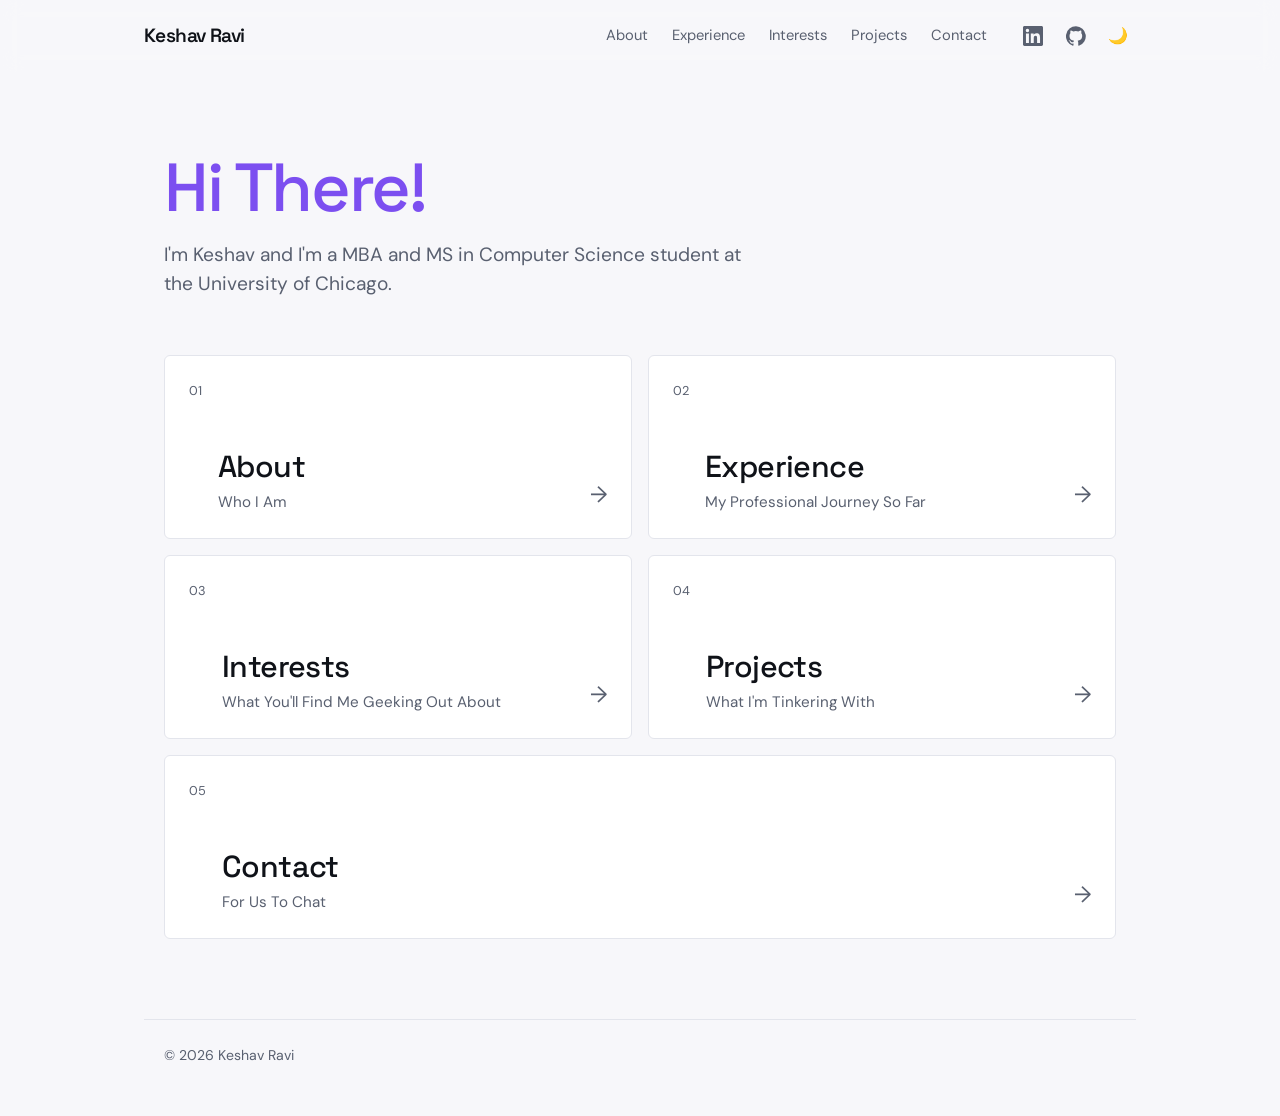
==== commit 381a964b: "Updates to Index, About, and Experience Pages" ====
--- a/index.html
+++ b/index.html
@@ -34,15 +34,15 @@
   </header>
 
   <main id="main" class="home">
-    <h1>Welcome to <em>my website</em></h1>
-    <p class="lead">I'm Keshav Ravi, an MBA and MS in Computer Science student at the University of Chicago. Take a look around.</p>
+    <h1><em>Hi There!</em></h1>
+    <p class="lead">I'm Keshav and I'm a MBA and MS in Computer Science student at the University of Chicago.</p>
 
     <ul class="panels">
-      <li><a class="panel" href="about.html"><span class="num">01</span><span><h2>About</h2><p>Where I'm from and what I'm up to.</p></span><span class="arrow" aria-hidden="true">&rarr;</span></a></li>
-      <li><a class="panel" href="experience.html"><span class="num">02</span><span><h2>Experience</h2><p>Consulting, startup operations, and a pivot into tech.</p></span><span class="arrow" aria-hidden="true">&rarr;</span></a></li>
-      <li><a class="panel" href="interests.html"><span class="num">03</span><span><h2>Interests</h2><p>Fitness, photography, cooking and board games.</p></span><span class="arrow" aria-hidden="true">&rarr;</span></a></li>
-      <li><a class="panel" href="projects.html"><span class="num">04</span><span><h2>Projects</h2><p>SetTimer, a workout app I built.</p></span><span class="arrow" aria-hidden="true">&rarr;</span></a></li>
-      <li class="wide-panel"><a class="panel" href="contact.html"><span class="num">05</span><span><h2>Contact</h2><p>Say hello.</p></span><span class="arrow" aria-hidden="true">&rarr;</span></a></li>
+      <li><a class="panel" href="about.html"><span class="num">01</span><span><h2>About</h2><p>Who I Am</p></span><span class="arrow" aria-hidden="true">&rarr;</span></a></li>
+      <li><a class="panel" href="experience.html"><span class="num">02</span><span><h2>Experience</h2><p>My Professional Journey So Far</p></span><span class="arrow" aria-hidden="true">&rarr;</span></a></li>
+      <li><a class="panel" href="interests.html"><span class="num">03</span><span><h2>Interests</h2><p>What You'll Find Me Geeking Out About</p></span><span class="arrow" aria-hidden="true">&rarr;</span></a></li>
+      <li><a class="panel" href="projects.html"><span class="num">04</span><span><h2>Projects</h2><p>What I'm Tinkering With</p></span><span class="arrow" aria-hidden="true">&rarr;</span></a></li>
+      <li class="wide-panel"><a class="panel" href="contact.html"><span class="num">05</span><span><h2>Contact</h2><p>For Us To Chat</p></span><span class="arrow" aria-hidden="true">&rarr;</span></a></li>
     </ul>
   </main>
 
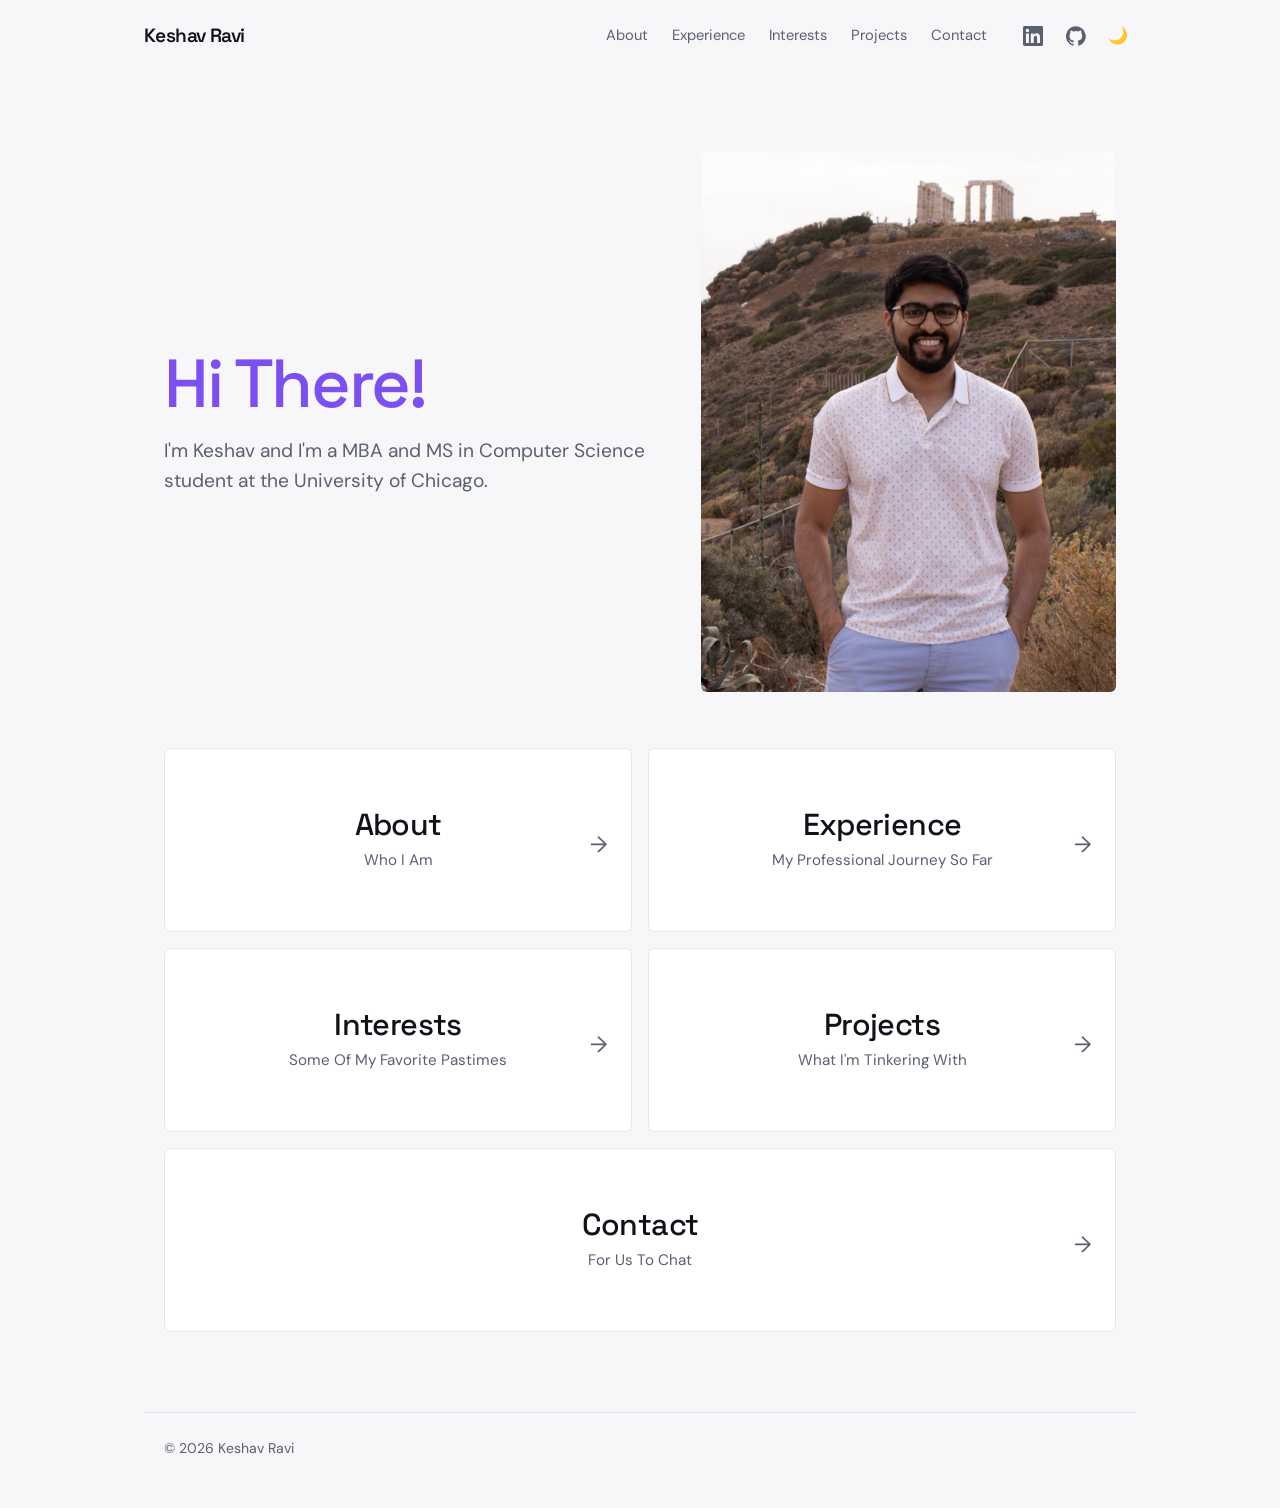
==== commit cf61f02d: "Add photo galleries, tennis story, About photos, and homepage hero Interests: tennis section with ph" ====
--- a/index.html
+++ b/index.html
@@ -34,15 +34,20 @@
   </header>
 
   <main id="main" class="home">
-    <h1><em>Hi There!</em></h1>
-    <p class="lead">I'm Keshav and I'm a MBA and MS in Computer Science student at the University of Chicago.</p>
+    <div class="hero">
+      <div class="hero-text">
+        <h1><em>Hi There!</em></h1>
+        <p class="lead">I'm Keshav and I'm a MBA and MS in Computer Science student at the University of Chicago.</p>
+      </div>
+      <img class="hero-photo" src="photos/profile.jpg" alt="Keshav smiling in front of a hillside with Greek temple ruins" width="1076" height="1400">
+    </div>
 
     <ul class="panels">
-      <li><a class="panel" href="about.html"><span class="num">01</span><span><h2>About</h2><p>Who I Am</p></span><span class="arrow" aria-hidden="true">&rarr;</span></a></li>
-      <li><a class="panel" href="experience.html"><span class="num">02</span><span><h2>Experience</h2><p>My Professional Journey So Far</p></span><span class="arrow" aria-hidden="true">&rarr;</span></a></li>
-      <li><a class="panel" href="interests.html"><span class="num">03</span><span><h2>Interests</h2><p>What You'll Find Me Geeking Out About</p></span><span class="arrow" aria-hidden="true">&rarr;</span></a></li>
-      <li><a class="panel" href="projects.html"><span class="num">04</span><span><h2>Projects</h2><p>What I'm Tinkering With</p></span><span class="arrow" aria-hidden="true">&rarr;</span></a></li>
-      <li class="wide-panel"><a class="panel" href="contact.html"><span class="num">05</span><span><h2>Contact</h2><p>For Us To Chat</p></span><span class="arrow" aria-hidden="true">&rarr;</span></a></li>
+      <li><a class="panel" href="about.html"><span><h2>About</h2><p>Who I Am</p></span><span class="arrow" aria-hidden="true">&rarr;</span></a></li>
+      <li><a class="panel" href="experience.html"><span><h2>Experience</h2><p>My Professional Journey So Far</p></span><span class="arrow" aria-hidden="true">&rarr;</span></a></li>
+      <li><a class="panel" href="interests.html"><span><h2>Interests</h2><p>Some Of My Favorite Pastimes</p></span><span class="arrow" aria-hidden="true">&rarr;</span></a></li>
+      <li><a class="panel" href="projects.html"><span><h2>Projects</h2><p>What I'm Tinkering With</p></span><span class="arrow" aria-hidden="true">&rarr;</span></a></li>
+      <li class="wide-panel"><a class="panel" href="contact.html"><span><h2>Contact</h2><p>For Us To Chat</p></span><span class="arrow" aria-hidden="true">&rarr;</span></a></li>
     </ul>
   </main>
 
--- a/styles.css
+++ b/styles.css
@@ -183,6 +183,12 @@
 }
 .section-title::after { content: ""; flex: 1; height: 1px; background: var(--border); }
 main > section:first-of-type .section-title { margin-top: 2rem; }
+.section-title-lg { font-size: 1.5rem; font-weight: 600; letter-spacing: 0.08em; color: var(--text); }
+
+/* Homepage hero */
+.hero { display: grid; grid-template-columns: minmax(0, 1.2fr) minmax(0, 1fr); gap: 2.5rem; align-items: center; }
+.hero-text .lead { margin-bottom: 0; }
+.hero-photo { display: block; width: 100%; height: auto; border-radius: 0.375rem; }
 
 /* Homepage panels */
 .panels {
@@ -196,9 +202,11 @@
 .panels .wide-panel { grid-column: 1 / -1; }
 
 .panel {
+  position: relative;
   display: grid;
-  grid-template-columns: auto 1fr auto;
-  align-items: end;
+  grid-template-columns: 1fr;
+  align-items: center;
+  text-align: center;
   gap: 1rem;
   min-height: 11.5rem;
   padding: 1.5rem;
@@ -209,10 +217,9 @@
   text-decoration: none;
   transition: border-color 0.25s, background-color 0.25s;
 }
-.panel .num { align-self: start; font-size: 0.8rem; color: var(--muted); font-variant-numeric: tabular-nums; }
 .panel h2 { font-size: 1.9rem; margin-bottom: 0.35rem; }
 .panel p { margin: 0; color: var(--muted); font-size: 0.95rem; line-height: 1.5; }
-.panel .arrow { font-size: 1.4rem; color: var(--muted); transition: transform 0.3s var(--ease), color 0.25s; }
+.panel .arrow { position: absolute; right: 1.5rem; top: 50%; margin-top: -0.85rem; font-size: 1.4rem; color: var(--muted); transition: transform 0.3s var(--ease), color 0.25s; }
 .panel:hover { border-color: var(--accent); }
 .panel:hover .arrow { transform: translateX(6px); color: var(--accent); }
 
@@ -294,6 +301,11 @@
   margin: 1rem 0 0.5rem;
 }
 .photo-placeholder p { margin: 0; }
+.about-photo { margin: 0 0 1.5rem; max-width: 40rem; }
+.about-photo .photo-placeholder { aspect-ratio: 3 / 2; margin: 0; }
+.about-photo.portrait { max-width: 22rem; margin-inline: auto; }
+.about-photo img { display: block; width: 100%; height: auto; border-radius: 0.375rem; }
+.about-photo figcaption { font-size: 0.95rem; color: var(--muted); margin-top: 0.4rem; text-align: center; }
 
 /* Contact */
 .contact-grid {
@@ -348,6 +360,8 @@
 @media (max-width: 40rem) {
   .contact-grid { grid-template-columns: 1fr; gap: 2rem; }
   .panels { grid-template-columns: 1fr; }
+  .hero { grid-template-columns: 1fr; gap: 1.5rem; }
+  .hero-photo { max-width: 20rem; }
   .panel { min-height: 9rem; }
 }
 
@@ -364,3 +378,21 @@
   html { scroll-behavior: auto; }
   *, *::before, *::after { transition: none !important; animation: none !important; }
 }
+
+/* Interests: tennis and photo gallery */
+
+.photo-placeholder.tall { aspect-ratio: 4 / 5; margin: 0; }
+
+
+.gallery { display: flex; flex-direction: column; gap: 3rem; margin-top: 1.5rem; max-width: 52rem; margin-inline: auto; }
+.gallery figure { margin: 0; }
+.gallery img { display: block; width: 100%; height: auto; border-radius: 0.375rem; }
+.gallery figcaption { font-size: 0.95rem; color: var(--muted); margin-top: 0.4rem; }
+.gallery figcaption strong { color: var(--text); font-weight: 600; }
+.tennis-figure { margin: 1.5rem auto 0; max-width: 52rem; }
+.tennis-figure figcaption { font-size: 0.95rem; color: var(--muted); margin-top: 0.4rem; }
+.tennis-text { max-width: 52rem; margin: 1.5rem auto 0; }
+.tennis-text p { margin: 0 0 1rem; }
+.tennis-text p:last-child { margin-bottom: 0; }
+.tennis-photo { display: block; width: 100%; height: auto; border-radius: 0.375rem; }
+.gallery-link { margin-top: 1.5rem; }
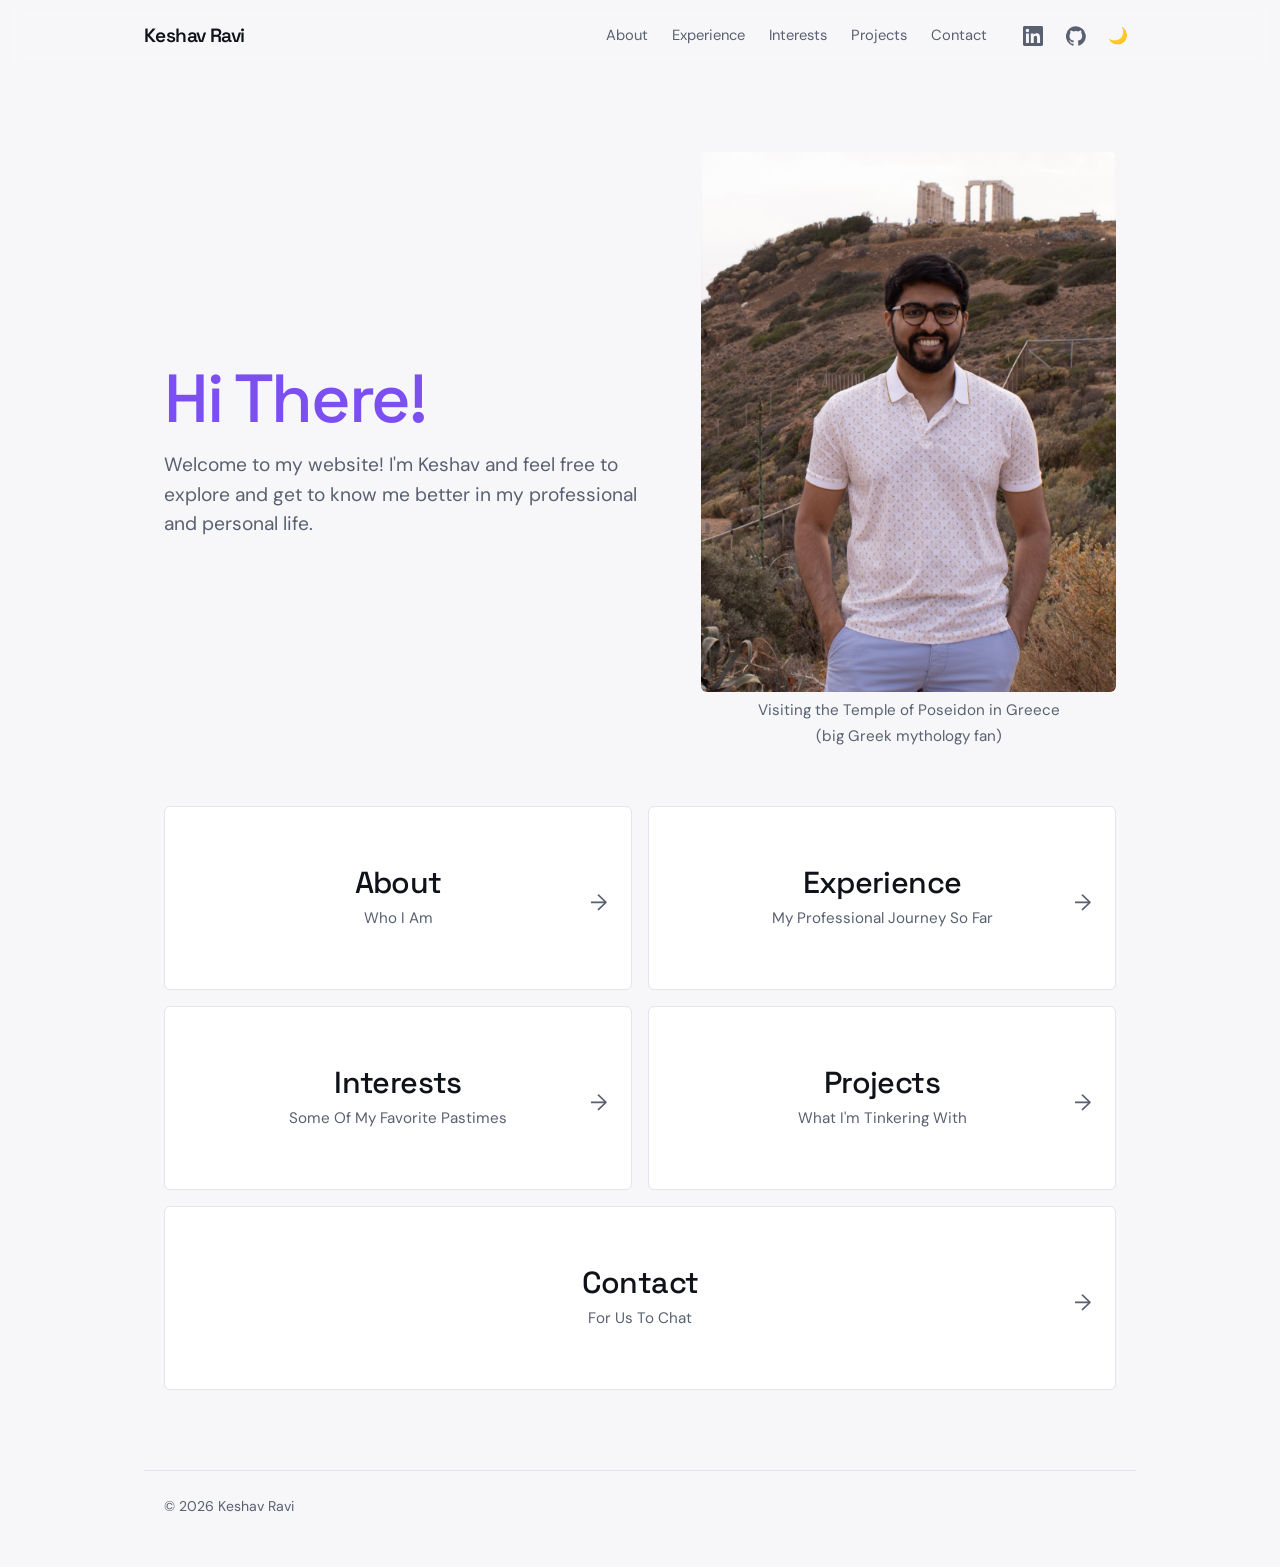
==== commit 3ee71723: "Add caption under homepage profile photo Co-Authored-By: Claude Sonnet 5.5 <noreply@anthropic.com>" ====
--- a/index.html
+++ b/index.html
@@ -37,9 +37,12 @@
     <div class="hero">
       <div class="hero-text">
         <h1><em>Hi There!</em></h1>
-        <p class="lead">I'm Keshav and I'm a MBA and MS in Computer Science student at the University of Chicago.</p>
+        <p class="lead">Welcome to my website! I'm Keshav and feel free to explore and get to know me better in my professional and personal life.</p>
       </div>
-      <img class="hero-photo" src="photos/profile.jpg" alt="Keshav smiling in front of a hillside with Greek temple ruins" width="1076" height="1400">
+      <figure class="hero-figure">
+        <img class="hero-photo" src="photos/profile.jpg" alt="Keshav smiling in front of a hillside with Greek temple ruins" width="1076" height="1400">
+        <figcaption>Visiting the Temple of Poseidon in Greece<br>(big Greek mythology fan)</figcaption>
+      </figure>
     </div>
 
     <ul class="panels">
--- a/styles.css
+++ b/styles.css
@@ -188,6 +188,8 @@
 /* Homepage hero */
 .hero { display: grid; grid-template-columns: minmax(0, 1.2fr) minmax(0, 1fr); gap: 2.5rem; align-items: center; }
 .hero-text .lead { margin-bottom: 0; }
+.hero-figure { margin: 0; }
+.hero-figure figcaption { font-size: 0.95rem; color: var(--muted); margin-top: 0.4rem; text-align: center; }
 .hero-photo { display: block; width: 100%; height: auto; border-radius: 0.375rem; }
 
 /* Homepage panels */
